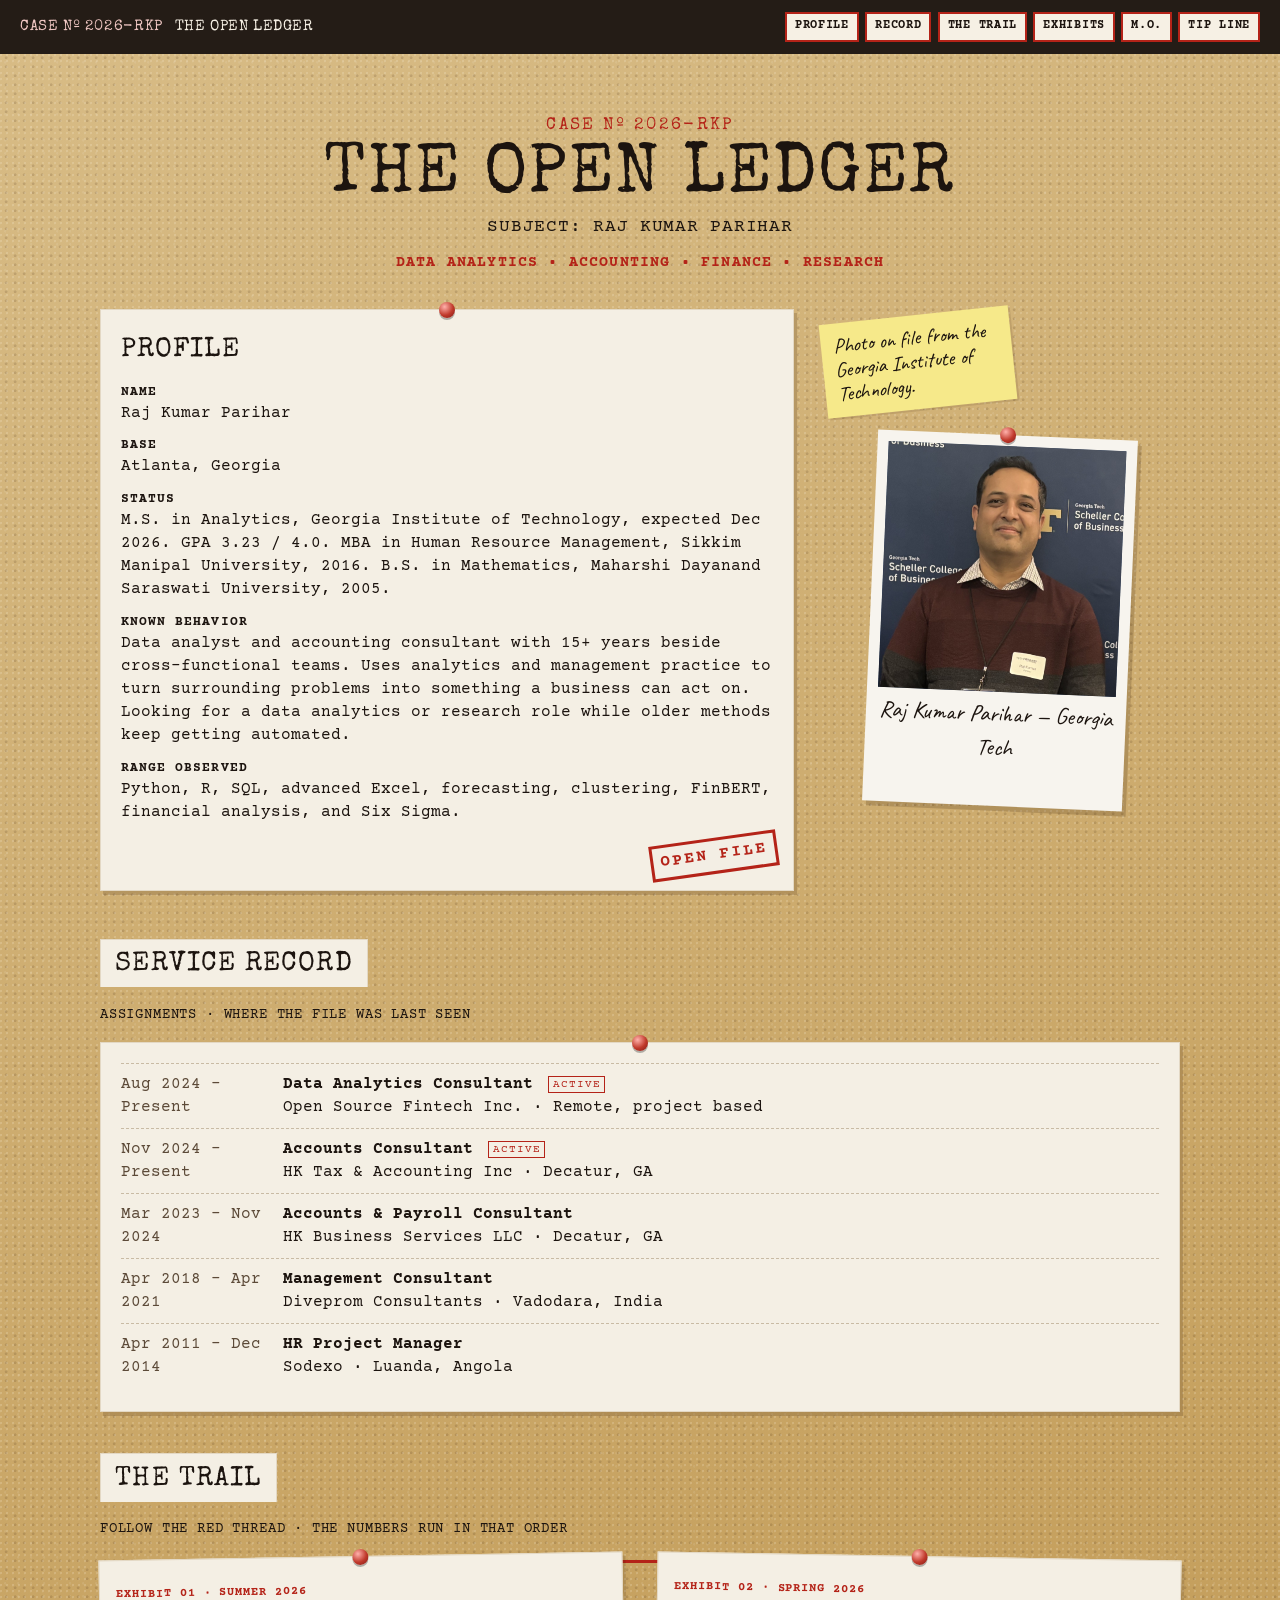
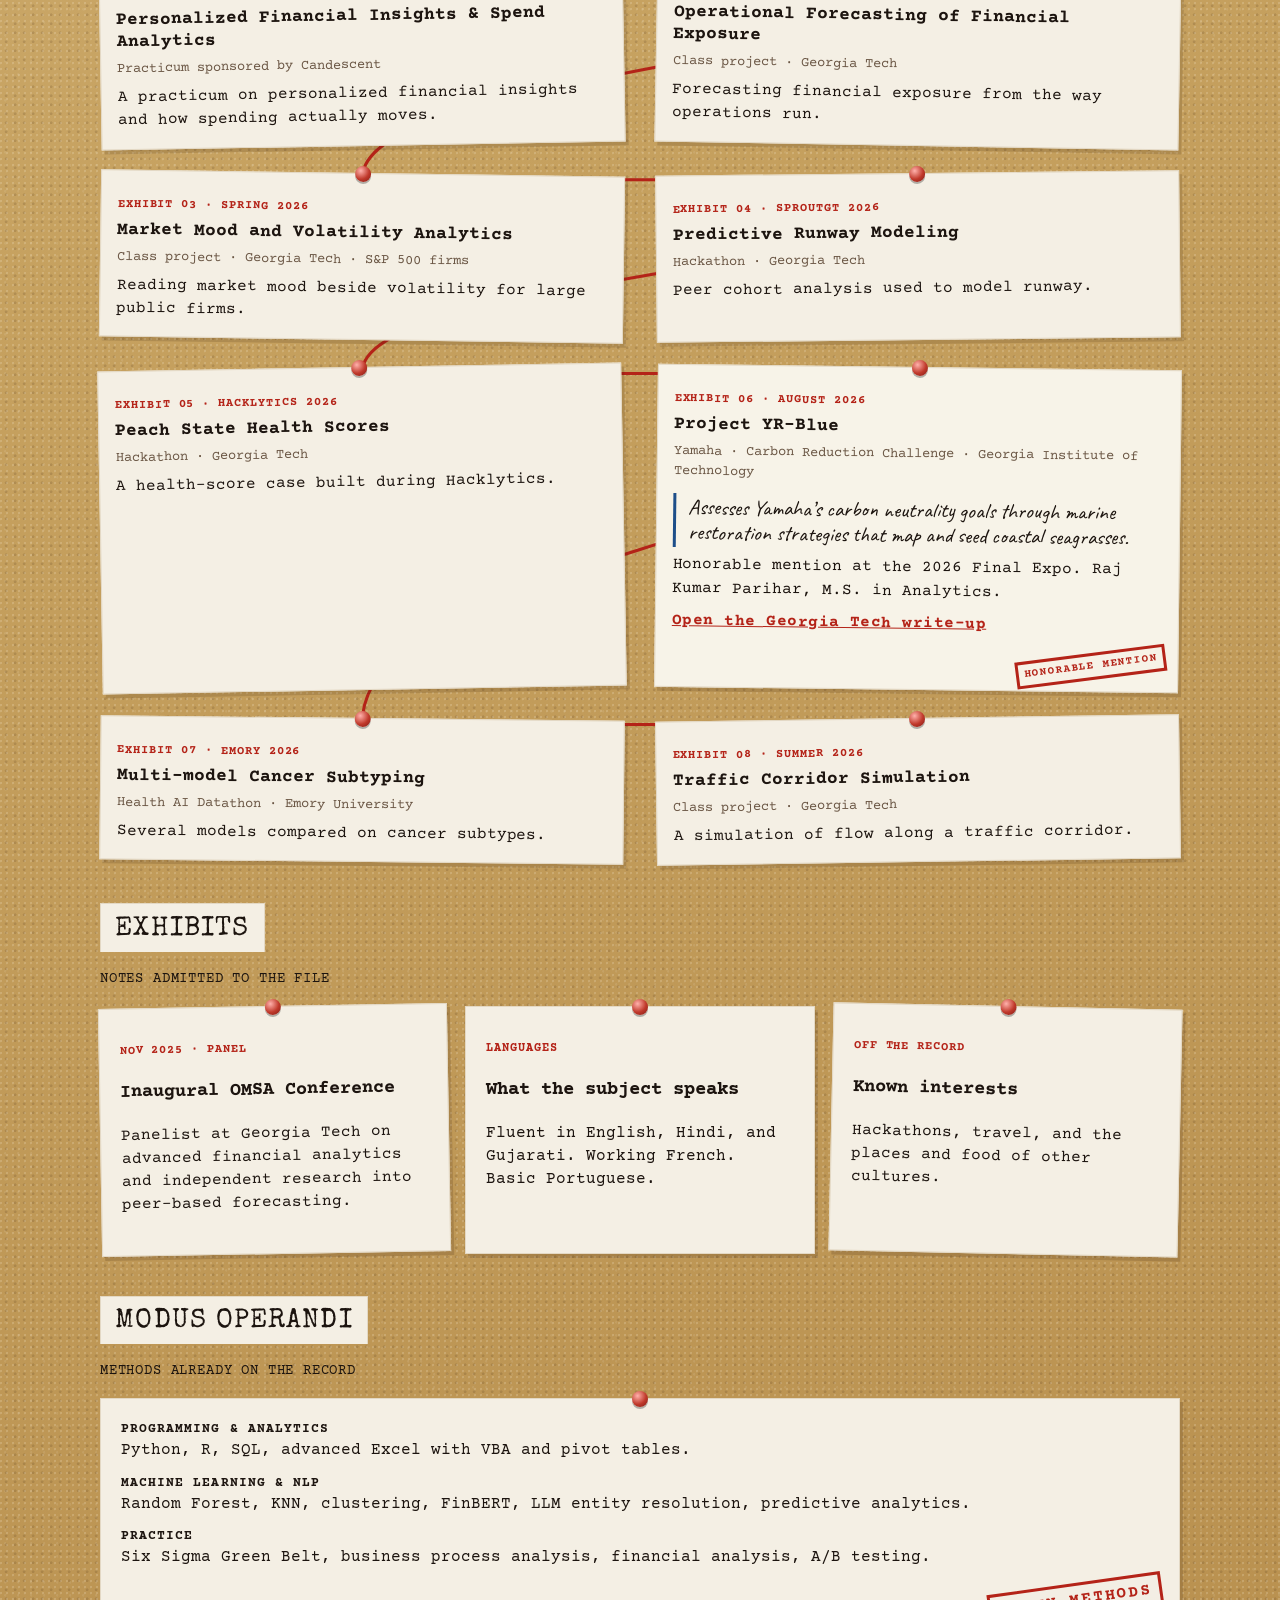
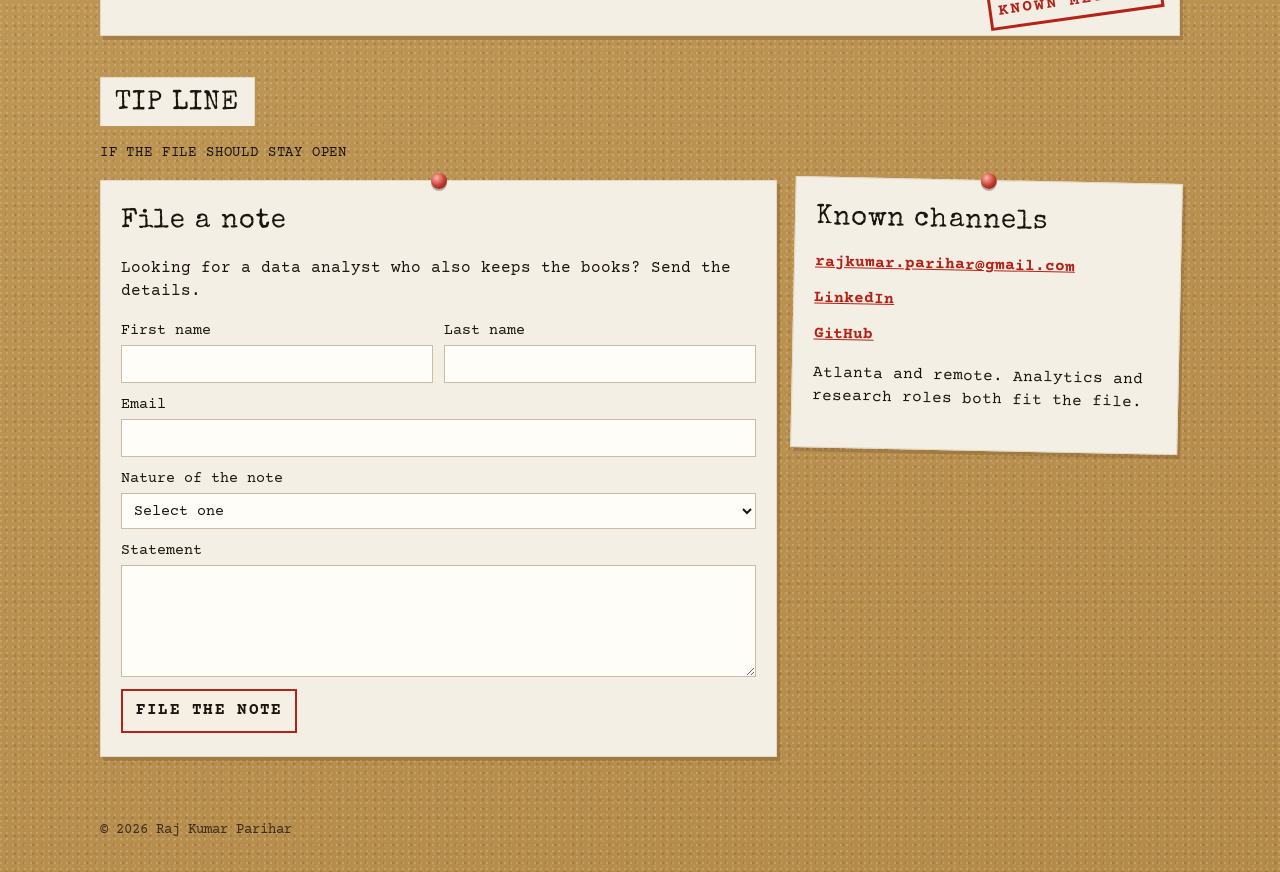
==== index.html @ d3a8c7f1 "Run the trail thread through exhibits 01 to 08 in order. Each pin now follows the next number instea" ====
<!DOCTYPE html>
<html lang="en">
<head>
    <meta charset="UTF-8">
    <meta name="viewport" content="width=device-width, initial-scale=1.0">
    <title>Case Nº 2026-RKP — Raj Kumar Parihar</title>
    <meta name="description" content="Case file for Raj Kumar Parihar, data analyst and accounting consultant in Atlanta. M.S. in Analytics at Georgia Tech, financial analytics projects, and fifteen years of operations work.">
    <link rel="preconnect" href="https://fonts.googleapis.com">
    <link rel="preconnect" href="https://fonts.gstatic.com" crossorigin>
    <link href="https://fonts.googleapis.com/css2?family=Caveat:wght@500;700&family=Courier+Prime:ital,wght@0,400;0,700;1,400&family=Special+Elite&display=swap" rel="stylesheet">
    <style>
        :root {
            --ink: #1c140f;
            --red: #b42318;
            --paper: #f4efe4;
            --paper-edge: #e3d8c4;
            --cork: #c6a15f;
            --bar: #241c16;
            --cream: #f6f0e4;
        }

        * { box-sizing: border-box; }
        html { scroll-behavior: smooth; }
        body {
            margin: 0;
            color: var(--ink);
            font-family: "Courier Prime", "Courier New", monospace;
            background-color: var(--cork);
            background-image:
                radial-gradient(circle at 12% 18%, rgba(255, 248, 230, 0.18) 0 1px, transparent 1.6px),
                radial-gradient(circle at 68% 42%, rgba(70, 42, 16, 0.16) 0 1px, transparent 1.8px),
                radial-gradient(circle at 40% 80%, rgba(255, 255, 255, 0.08) 0 1px, transparent 1.4px),
                linear-gradient(160deg, #d8bc86 0%, #c6a15f 42%, #b48a49 100%);
            background-size: 6px 6px, 9px 9px, 13px 13px, auto;
            line-height: 1.45;
        }
        a { color: inherit; }
        img { max-width: 100%; display: block; }

        .topbar {
            position: sticky;
            top: 0;
            z-index: 20;
            display: flex;
            justify-content: space-between;
            gap: 1rem;
            align-items: center;
            padding: 0.75rem 1.25rem;
            background: var(--bar);
            color: var(--cream);
        }
        .case-id {
            text-decoration: none;
            font-family: "Special Elite", "Courier New", monospace;
            letter-spacing: 0.04em;
            color: #f0c7c3;
            font-size: 0.95rem;
        }
        .case-id span { color: var(--cream); margin-left: 0.45rem; }
        .nav {
            display: flex;
            flex-wrap: wrap;
            justify-content: flex-end;
            gap: 0.4rem;
        }
        .nav a {
            text-decoration: none;
            background: var(--cream);
            color: var(--ink);
            border: 2px solid var(--red);
            padding: 0.28rem 0.5rem;
            font-size: 0.72rem;
            letter-spacing: 0.06em;
            font-weight: 700;
        }
        .nav a:hover, .nav a:focus-visible { background: #fff; }
        a:focus-visible, button:focus-visible, input:focus-visible, select:focus-visible, textarea:focus-visible {
            outline: 2px solid var(--red);
            outline-offset: 2px;
        }

        main { width: min(1080px, calc(100% - 2rem)); margin: 0 auto; padding: 2.2rem 0 4rem; }

        .hero { text-align: center; padding: 1.4rem 0 2rem; }
        .hero p { margin: 0.2rem 0; }
        .kicker {
            color: var(--red);
            font-family: "Special Elite", monospace;
            letter-spacing: 0.14em;
            font-size: 1.05rem;
        }
        h1 {
            margin: 0.35rem 0 0.2rem;
            font-family: "Special Elite", monospace;
            font-size: clamp(2.3rem, 6vw, 4.4rem);
            font-weight: 400;
            letter-spacing: 0.02em;
            line-height: 0.95;
        }
        .subject { font-size: 1.15rem; letter-spacing: 0.04em; }
        .disciplines {
            margin-top: 0.7rem !important;
            color: var(--red);
            font-weight: 700;
            letter-spacing: 0.08em;
            font-size: 0.92rem;
        }

        .profile {
            display: grid;
            grid-template-columns: minmax(0, 1.35fr) minmax(220px, 0.7fr);
            gap: 1.6rem;
            align-items: start;
            margin-bottom: 3rem;
        }
        .paper {
            position: relative;
            background: var(--paper);
            border: 1px solid var(--paper-edge);
            box-shadow: 3px 4px 0 rgba(60, 36, 12, 0.18);
            padding: 1.3rem 1.25rem 1.4rem;
        }
        .paper:has(.stamp) { padding-bottom: 3.4rem; }
        .pin {
            position: absolute;
            top: -8px;
            left: 50%;
            width: 16px;
            height: 16px;
            margin-left: -8px;
            border-radius: 50%;
            background: radial-gradient(circle at 35% 30%, #ffb1ab, #c0392b 55%, #7d1a14);
            box-shadow: 0 2px 0 rgba(0, 0, 0, 0.28);
        }
        .paper h2, .folder h2 {
            margin: 0 0 0.8rem;
            font-family: "Special Elite", monospace;
            font-weight: 400;
            letter-spacing: 0.04em;
            font-size: 1.7rem;
        }
        .field { margin: 0 0 0.7rem; }
        .field strong { display: block; letter-spacing: 0.08em; font-size: 0.82rem; }
        .stamp {
            position: absolute;
            right: 1rem;
            bottom: 1rem;
            border: 3px solid var(--red);
            color: var(--red);
            padding: 0.2rem 0.45rem;
            letter-spacing: 0.12em;
            font-weight: 700;
            transform: rotate(-8deg);
            background: rgba(244, 239, 228, 0.6);
        }
        .photo-col {
            position: relative;
            display: flex;
            flex-direction: column;
            align-items: center;
            gap: 1.6rem;
        }
        .polaroid {
            position: relative;
            z-index: 1;
            width: min(260px, 100%);
            margin-top: 0;
            background: #f7f4ee;
            padding: 0.7rem 0.7rem 2.6rem;
            box-shadow: 4px 5px 0 rgba(60, 36, 12, 0.2);
            transform: rotate(2.5deg);
        }
        .polaroid img {
            width: 100%;
            height: auto;
            aspect-ratio: 1577 / 1629;
            object-fit: contain;
            object-position: center center;
            background: #12315f;
        }
        .polaroid figcaption {
            font-family: Caveat, cursive;
            font-size: 1.45rem;
            text-align: center;
            margin-top: 0.35rem;
        }
        .sticky {
            position: relative;
            z-index: 2;
            align-self: flex-start;
            width: 190px;
            margin: 0.4rem 0 0 0.2rem;
            background: #f6e98a;
            padding: 0.7rem 0.75rem;
            font-family: Caveat, cursive;
            font-size: 1.3rem;
            line-height: 1.15;
            transform: rotate(-6deg);
            box-shadow: 2px 2px 0 rgba(60, 36, 12, 0.12);
        }

        .folder { margin: 2.6rem 0 1rem; }
        .tab {
            display: inline-block;
            background: var(--paper);
            border: 1px solid var(--paper-edge);
            border-bottom: none;
            padding: 0.35rem 0.9rem 0.15rem;
            font-family: "Special Elite", monospace;
            font-size: 1.55rem;
        }
        .folder p { margin: 0.35rem 0 0; letter-spacing: 0.06em; font-size: 0.86rem; }

        .record { margin-bottom: 0.4rem; }
        .posting {
            display: grid;
            grid-template-columns: 9.5rem 1fr;
            gap: 0.6rem;
            padding: 0.55rem 0;
            border-top: 1px dashed #c9bba4;
        }
        .posting time { color: #5c4a38; }
        .active {
            display: inline-block;
            margin-left: 0.35rem;
            color: var(--red);
            border: 1px solid var(--red);
            padding: 0 0.25rem;
            font-size: 0.68rem;
            letter-spacing: 0.08em;
            vertical-align: middle;
        }

        .trail {
            position: relative;
            display: grid;
            grid-template-columns: 1fr 1fr;
            gap: 1.7rem 2rem;
            margin-top: 0.6rem;
        }
        .thread {
            position: absolute;
            inset: 0;
            width: 100%;
            height: 100%;
            z-index: 0;
            pointer-events: none;
        }
        .card {
            position: relative;
            z-index: 1;
            background: var(--paper);
            border: 1px solid var(--paper-edge);
            box-shadow: 3px 4px 0 rgba(60, 36, 12, 0.16);
            padding: 1.15rem 1rem 1rem;
        }
        .trail .card[data-step="1"] { grid-column: 1; grid-row: 1; transform: rotate(-1deg); }
        .trail .card[data-step="2"] { grid-column: 2; grid-row: 1; transform: rotate(1deg); }
        .trail .card[data-step="3"] { grid-column: 1; grid-row: 2; transform: rotate(0.8deg); }
        .trail .card[data-step="4"] { grid-column: 2; grid-row: 2; transform: rotate(-0.6deg); }
        .trail .card[data-step="5"] { grid-column: 1; grid-row: 3; transform: rotate(-1deg); }
        .trail .card[data-step="6"] { grid-column: 2; grid-row: 3; transform: rotate(0.7deg); }
        .trail .card[data-step="7"] { grid-column: 1; grid-row: 4; transform: rotate(0.6deg); }
        .trail .card[data-step="8"] { grid-column: 2; grid-row: 4; transform: rotate(-0.8deg); }
        .clipping { background: #f7f3e8; padding-bottom: 3.4rem; }
        .clipping blockquote {
            margin: 0.7rem 0 0.4rem;
            padding: 0.15rem 0 0.15rem 0.75rem;
            border-left: 3px solid #1d4e89;
            font-family: Caveat, cursive;
            font-size: 1.35rem;
            line-height: 1.15;
        }
        .mention {
            position: absolute;
            right: 0.7rem;
            bottom: 0.7rem;
            border: 3px solid var(--red);
            color: var(--red);
            padding: 0.15rem 0.35rem;
            letter-spacing: 0.08em;
            font-size: 0.68rem;
            font-weight: 700;
            transform: rotate(-8deg);
            background: rgba(247, 243, 232, 0.85);
        }
        .source-link {
            display: inline-block;
            margin-top: 0.55rem;
            color: var(--red);
            font-weight: 700;
            letter-spacing: 0.03em;
        }
        .card h3 { margin: 0.35rem 0; font-size: 1.12rem; line-height: 1.25; }
        .meta { margin: 0; color: #6a5644; font-size: 0.86rem; }
        .exhibit {
            color: var(--red);
            font-weight: 700;
            letter-spacing: 0.08em;
            font-size: 0.75rem;
        }
        .card p { margin: 0.4rem 0 0; }

        .exhibits, .contact-grid {
            display: grid;
            grid-template-columns: 1fr 1fr 1fr;
            gap: 1rem;
        }
        .contact-grid { grid-template-columns: 1.4fr 0.8fr; align-items: start; }
        .tilt-left { transform: rotate(-1deg); }
        .tilt-right { transform: rotate(1.2deg); }

        form { display: grid; gap: 0.7rem; }
        label { display: grid; gap: 0.25rem; font-size: 0.92rem; }
        .two { display: grid; grid-template-columns: 1fr 1fr; gap: 0.7rem; }
        input, select, textarea {
            font: inherit;
            background: #fffdf8;
            border: 1px solid #c9bba4;
            padding: 0.45rem 0.5rem;
            color: var(--ink);
        }
        textarea { min-height: 7rem; resize: vertical; }
        button {
            justify-self: start;
            font: inherit;
            font-weight: 700;
            letter-spacing: 0.08em;
            background: var(--cream);
            color: var(--ink);
            border: 2px solid var(--red);
            padding: 0.55rem 0.8rem;
            cursor: pointer;
        }
        button:hover { background: #fff; }
        .channels { margin: 0.8rem 0 0; }
        .channels a { color: var(--red); font-weight: 700; }

        footer {
            width: min(1080px, calc(100% - 2rem));
            margin: 0 auto 2rem;
            color: #3d2c1c;
            font-size: 0.85rem;
        }

        @media (max-width: 800px) {
            .topbar { align-items: flex-start; flex-direction: column; }
            .profile, .trail, .exhibits, .contact-grid, .posting, .two { grid-template-columns: 1fr; }
            .trail .card {
                grid-column: auto;
                grid-row: auto;
                transform: none;
            }
            .tilt-left, .tilt-right, .polaroid { transform: none; }
            .mention { position: static; display: inline-block; margin-top: 0.7rem; }
            .sticky { position: static; display: block; transform: rotate(-2deg); margin: 0 0 0.4rem; }
            .stamp { position: static; display: inline-block; margin-top: 0.6rem; }
        }
        @media (prefers-reduced-motion: reduce) {
            html { scroll-behavior: auto; }
        }
    </style>
</head>
<body>
    <header class="topbar">
        <a class="case-id" href="#top">CASE Nº 2026-RKP <span>THE OPEN LEDGER</span></a>
        <nav class="nav" aria-label="Primary">
            <a href="#profile">PROFILE</a>
            <a href="#record">RECORD</a>
            <a href="#trail">THE TRAIL</a>
            <a href="#exhibits">EXHIBITS</a>
            <a href="#skills">M.O.</a>
            <a href="#contact">TIP LINE</a>
        </nav>
    </header>

    <main id="top">
        <section class="hero">
            <p class="kicker">CASE Nº 2026-RKP</p>
            <h1>THE OPEN LEDGER</h1>
            <p class="subject">SUBJECT: RAJ KUMAR PARIHAR</p>
            <p class="disciplines">DATA ANALYTICS • ACCOUNTING • FINANCE • RESEARCH</p>
        </section>

        <section class="profile" id="profile">
            <article class="paper">
                <span class="pin" aria-hidden="true"></span>
                <h2>PROFILE</h2>
                <p class="field"><strong>NAME</strong> Raj Kumar Parihar</p>
                <p class="field"><strong>BASE</strong> Atlanta, Georgia</p>
                <p class="field"><strong>STATUS</strong> M.S. in Analytics, Georgia Institute of Technology, expected Dec 2026. GPA 3.23 / 4.0. MBA in Human Resource Management, Sikkim Manipal University, 2016. B.S. in Mathematics, Maharshi Dayanand Saraswati University, 2005.</p>
                <p class="field"><strong>KNOWN BEHAVIOR</strong> Data analyst and accounting consultant with 15+ years beside cross-functional teams. Uses analytics and management practice to turn surrounding problems into something a business can act on. Looking for a data analytics or research role while older methods keep getting automated.</p>
                <p class="field"><strong>RANGE OBSERVED</strong> Python, R, SQL, advanced Excel, forecasting, clustering, FinBERT, financial analysis, and Six Sigma.</p>
                <span class="stamp">OPEN FILE</span>
            </article>
            <div class="photo-col">
                <p class="sticky">Photo on file from the Georgia Institute of Technology.</p>
                <figure class="polaroid">
                    <span class="pin" aria-hidden="true"></span>
                    <img src="portrait.jpg" alt="Raj Kumar Parihar at the Georgia Institute of Technology">
                    <figcaption>Raj Kumar Parihar — Georgia Tech</figcaption>
                </figure>
            </div>
        </section>

        <section id="record">
            <div class="folder">
                <h2 class="tab">SERVICE RECORD</h2>
                <p>ASSIGNMENTS · WHERE THE FILE WAS LAST SEEN</p>
            </div>
            <article class="paper record">
                <span class="pin" aria-hidden="true"></span>
                <div class="posting">
                    <time>Aug 2024 – Present</time>
                    <div>
                        <strong>Data Analytics Consultant</strong>
                        <span class="active">ACTIVE</span>
                        <div>Open Source Fintech Inc. · Remote, project based</div>
                    </div>
                </div>
                <div class="posting">
                    <time>Nov 2024 – Present</time>
                    <div>
                        <strong>Accounts Consultant</strong>
                        <span class="active">ACTIVE</span>
                        <div>HK Tax &amp; Accounting Inc · Decatur, GA</div>
                    </div>
                </div>
                <div class="posting">
                    <time>Mar 2023 – Nov 2024</time>
                    <div>
                        <strong>Accounts &amp; Payroll Consultant</strong>
                        <div>HK Business Services LLC · Decatur, GA</div>
                    </div>
                </div>
                <div class="posting">
                    <time>Apr 2018 – Apr 2021</time>
                    <div>
                        <strong>Management Consultant</strong>
                        <div>Diveprom Consultants · Vadodara, India</div>
                    </div>
                </div>
                <div class="posting">
                    <time>Apr 2011 – Dec 2014</time>
                    <div>
                        <strong>HR Project Manager</strong>
                        <div>Sodexo · Luanda, Angola</div>
                    </div>
                </div>
            </article>
        </section>

        <section id="trail">
            <div class="folder">
                <h2 class="tab">THE TRAIL</h2>
                <p>FOLLOW THE RED THREAD · THE NUMBERS RUN IN THAT ORDER</p>
            </div>
            <div class="trail">
                <svg class="thread" aria-hidden="true">
                    <path fill="none" stroke="#b42318" stroke-width="3" stroke-linecap="round" stroke-linejoin="round"/>
                </svg>
                <article class="card" data-step="1">
                    <span class="pin" aria-hidden="true"></span>
                    <p class="exhibit">EXHIBIT 01 · SUMMER 2026</p>
                    <h3>Personalized Financial Insights &amp; Spend Analytics</h3>
                    <p class="meta">Practicum sponsored by Candescent</p>
                    <p>A practicum on personalized financial insights and how spending actually moves.</p>
                </article>
                <article class="card" data-step="2">
                    <span class="pin" aria-hidden="true"></span>
                    <p class="exhibit">EXHIBIT 02 · SPRING 2026</p>
                    <h3>Operational Forecasting of Financial Exposure</h3>
                    <p class="meta">Class project · Georgia Tech</p>
                    <p>Forecasting financial exposure from the way operations run.</p>
                </article>
                <article class="card" data-step="3">
                    <span class="pin" aria-hidden="true"></span>
                    <p class="exhibit">EXHIBIT 03 · SPRING 2026</p>
                    <h3>Market Mood and Volatility Analytics</h3>
                    <p class="meta">Class project · Georgia Tech · S&amp;P 500 firms</p>
                    <p>Reading market mood beside volatility for large public firms.</p>
                </article>
                <article class="card" data-step="4">
                    <span class="pin" aria-hidden="true"></span>
                    <p class="exhibit">EXHIBIT 04 · SPROUTGT 2026</p>
                    <h3>Predictive Runway Modeling</h3>
                    <p class="meta">Hackathon · Georgia Tech</p>
                    <p>Peer cohort analysis used to model runway.</p>
                </article>
                <article class="card" data-step="5">
                    <span class="pin" aria-hidden="true"></span>
                    <p class="exhibit">EXHIBIT 05 · HACKLYTICS 2026</p>
                    <h3>Peach State Health Scores</h3>
                    <p class="meta">Hackathon · Georgia Tech</p>
                    <p>A health-score case built during Hacklytics.</p>
                </article>
                <article class="card clipping" data-step="6">
                    <span class="pin" aria-hidden="true"></span>
                    <p class="exhibit">EXHIBIT 06 · AUGUST 2026</p>
                    <h3>Project YR-Blue</h3>
                    <p class="meta">Yamaha · Carbon Reduction Challenge · Georgia Institute of Technology</p>
                    <blockquote>Assesses Yamaha’s carbon neutrality goals through marine restoration strategies that map and seed coastal seagrasses.</blockquote>
                    <p>Honorable mention at the 2026 Final Expo. Raj Kumar Parihar, M.S. in Analytics.</p>
                    <a class="source-link" href="https://www.scheller.gatech.edu/news/ray-c-anderson-center-for-sustainable-business/highlights-from-the-2026-carbon-reduction-challenge.html" target="_blank" rel="noopener noreferrer">Open the Georgia Tech write-up</a>
                    <span class="mention">HONORABLE MENTION</span>
                </article>
                <article class="card" data-step="7">
                    <span class="pin" aria-hidden="true"></span>
                    <p class="exhibit">EXHIBIT 07 · EMORY 2026</p>
                    <h3>Multi-model Cancer Subtyping</h3>
                    <p class="meta">Health AI Datathon · Emory University</p>
                    <p>Several models compared on cancer subtypes.</p>
                </article>
                <article class="card" data-step="8">
                    <span class="pin" aria-hidden="true"></span>
                    <p class="exhibit">EXHIBIT 08 · SUMMER 2026</p>
                    <h3>Traffic Corridor Simulation</h3>
                    <p class="meta">Class project · Georgia Tech</p>
                    <p>A simulation of flow along a traffic corridor.</p>
                </article>
            </div>
        </section>

        <section id="exhibits">
            <div class="folder">
                <h2 class="tab">EXHIBITS</h2>
                <p>NOTES ADMITTED TO THE FILE</p>
            </div>
            <div class="exhibits">
                <article class="paper tilt-left">
                    <span class="pin" aria-hidden="true"></span>
                    <p class="exhibit">NOV 2025 · PANEL</p>
                    <h3>Inaugural OMSA Conference</h3>
                    <p>Panelist at Georgia Tech on advanced financial analytics and independent research into peer-based forecasting.</p>
                </article>
                <article class="paper">
                    <span class="pin" aria-hidden="true"></span>
                    <p class="exhibit">LANGUAGES</p>
                    <h3>What the subject speaks</h3>
                    <p>Fluent in English, Hindi, and Gujarati. Working French. Basic Portuguese.</p>
                </article>
                <article class="paper tilt-right">
                    <span class="pin" aria-hidden="true"></span>
                    <p class="exhibit">OFF THE RECORD</p>
                    <h3>Known interests</h3>
                    <p>Hackathons, travel, and the places and food of other cultures.</p>
                </article>
            </div>
        </section>

        <section id="skills">
            <div class="folder">
                <h2 class="tab">MODUS OPERANDI</h2>
                <p>METHODS ALREADY ON THE RECORD</p>
            </div>
            <article class="paper">
                <span class="pin" aria-hidden="true"></span>
                <p class="field"><strong>PROGRAMMING &amp; ANALYTICS</strong> Python, R, SQL, advanced Excel with VBA and pivot tables.</p>
                <p class="field"><strong>MACHINE LEARNING &amp; NLP</strong> Random Forest, KNN, clustering, FinBERT, LLM entity resolution, predictive analytics.</p>
                <p class="field"><strong>PRACTICE</strong> Six Sigma Green Belt, business process analysis, financial analysis, A/B testing.</p>
                <span class="stamp">KNOWN METHODS</span>
            </article>
        </section>

        <section id="contact">
            <div class="folder">
                <h2 class="tab">TIP LINE</h2>
                <p>IF THE FILE SHOULD STAY OPEN</p>
            </div>
            <div class="contact-grid">
                <article class="paper">
                    <span class="pin" aria-hidden="true"></span>
                    <h2>File a note</h2>
                    <p>Looking for a data analyst who also keeps the books? Send the details.</p>
                    <form id="tip-form">
                        <div class="two">
                            <label>First name <input name="first" type="text" required autocomplete="given-name"></label>
                            <label>Last name <input name="last" type="text" required autocomplete="family-name"></label>
                        </div>
                        <label>Email <input name="email" type="email" required autocomplete="email"></label>
                        <label>Nature of the note
                            <select name="nature" required>
                                <option value="">Select one</option>
                                <option>Analytics role</option>
                                <option>Research collaboration</option>
                                <option>Accounting work</option>
                                <option>Something else</option>
                            </select>
                        </label>
                        <label>Statement <textarea name="statement" required></textarea></label>
                        <button type="submit">FILE THE NOTE</button>
                    </form>
                </article>
                <article class="paper tilt-right">
                    <span class="pin" aria-hidden="true"></span>
                    <h2>Known channels</h2>
                    <p class="channels"><a href="mailto:rajkumar.parihar@gmail.com">rajkumar.parihar@gmail.com</a></p>
                    <p class="channels"><a href="https://www.linkedin.com/in/raj-kumar-parihar/" target="_blank" rel="noopener noreferrer">LinkedIn</a></p>
                    <p class="channels"><a href="https://github.com/rajkumarparihar" target="_blank" rel="noopener noreferrer">GitHub</a></p>
                    <p>Atlanta and remote. Analytics and research roles both fit the file.</p>
                </article>
            </div>
        </section>
    </main>
    <footer>&copy; 2026 Raj Kumar Parihar</footer>
    <script>
        (function () {
            var trail = document.querySelector(".trail");
            var path = trail.querySelector(".thread path");

            function drawThread() {
                var cards = Array.prototype.slice.call(trail.querySelectorAll(".card")).sort(function (a, b) {
                    return Number(a.dataset.step) - Number(b.dataset.step);
                });
                var bounds = trail.getBoundingClientRect();
                var svg = trail.querySelector(".thread");
                svg.setAttribute("viewBox", "0 0 " + bounds.width + " " + bounds.height);
                var points = cards.map(function (card) {
                    var rect = card.getBoundingClientRect();
                    return {
                        x: rect.left + rect.width / 2 - bounds.left,
                        y: rect.top + 10 - bounds.top
                    };
                });
                var d = "";
                points.forEach(function (point, index) {
                    if (index === 0) {
                        d += "M " + point.x + " " + point.y;
                        return;
                    }
                    var prev = points[index - 1];
                    var midY = (prev.y + point.y) / 2;
                    d += " C " + prev.x + " " + midY + ", " + point.x + " " + midY + ", " + point.x + " " + point.y;
                });
                path.setAttribute("d", d);
            }

            drawThread();
            window.addEventListener("resize", drawThread);
        })();

        document.getElementById("tip-form").addEventListener("submit", function (event) {
            event.preventDefault();
            var data = new FormData(event.target);
            var subject = "Case file note: " + data.get("nature");
            var body = [
                data.get("first") + " " + data.get("last"),
                data.get("email"),
                "",
                data.get("statement")
            ].join("\n");
            window.location.href = "mailto:rajkumar.parihar@gmail.com?subject=" + encodeURIComponent(subject) + "&body=" + encodeURIComponent(body);
        });
    </script>
</body>
</html>
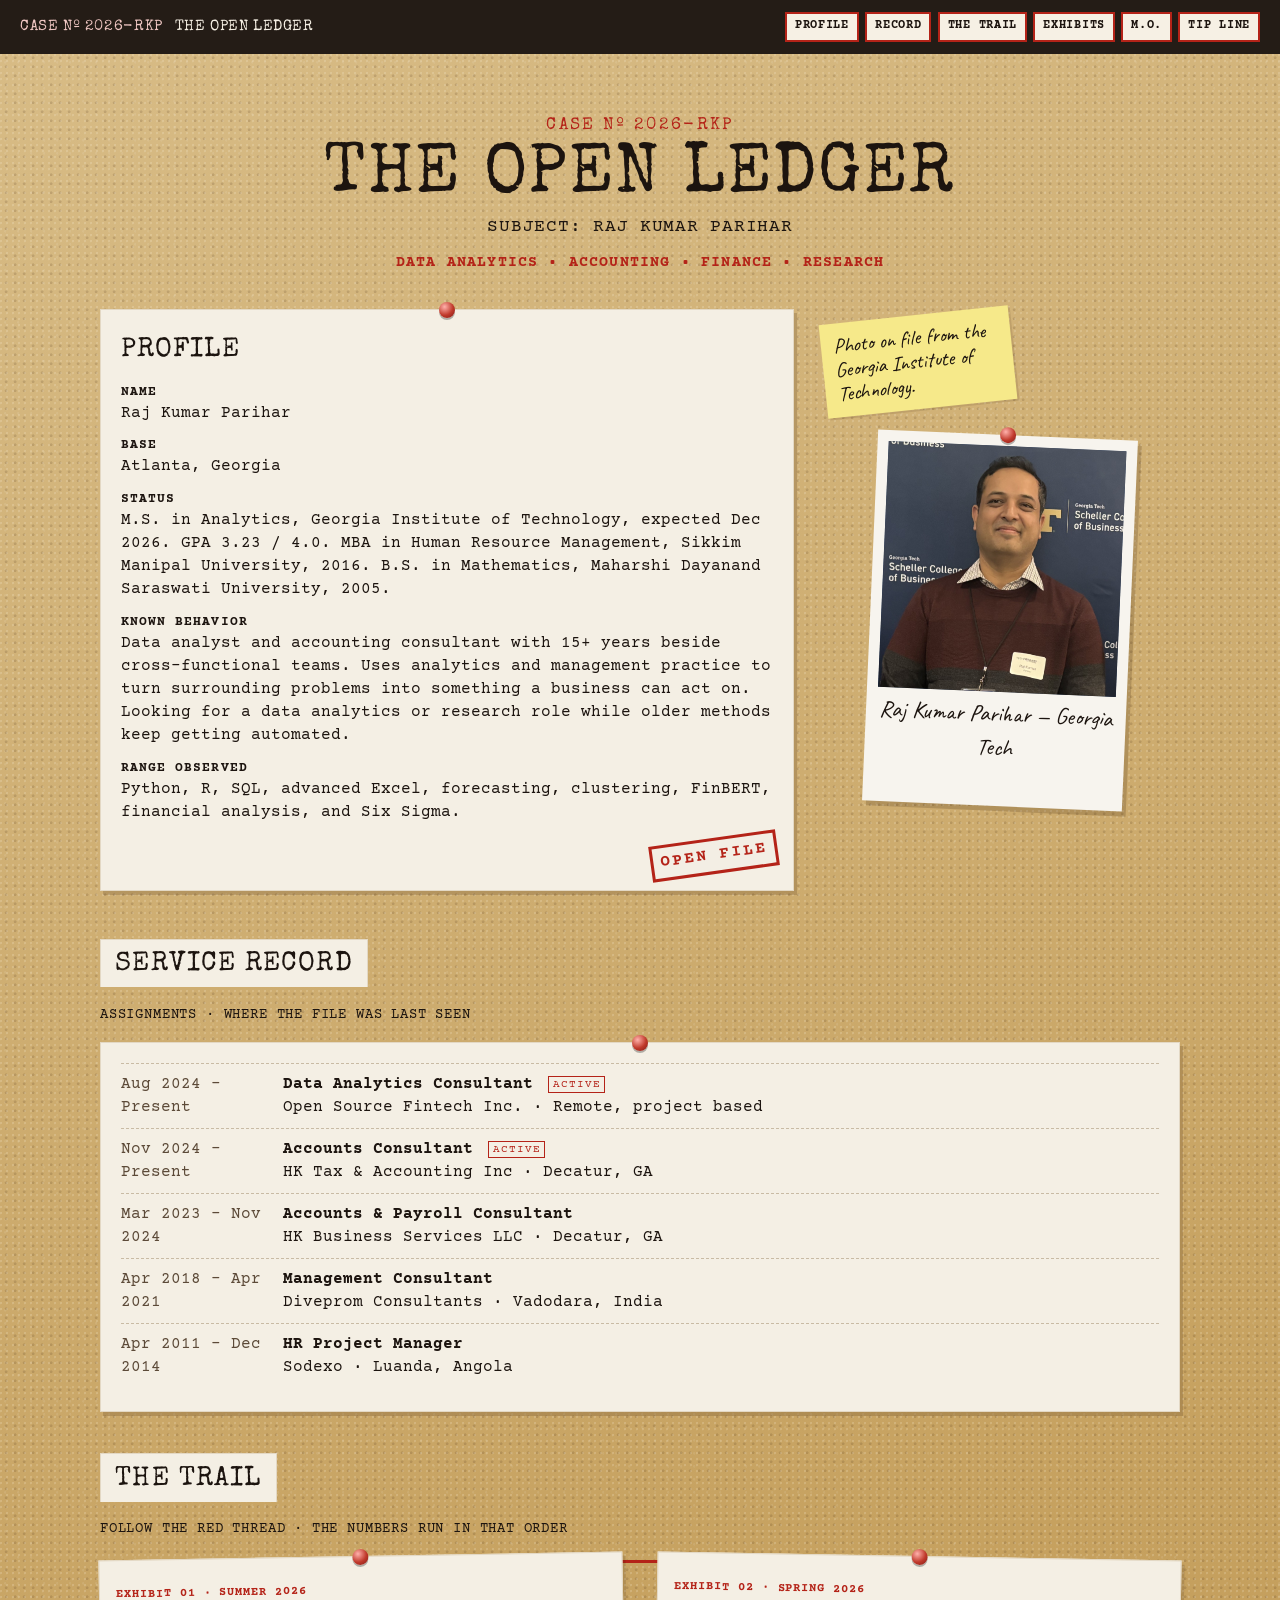
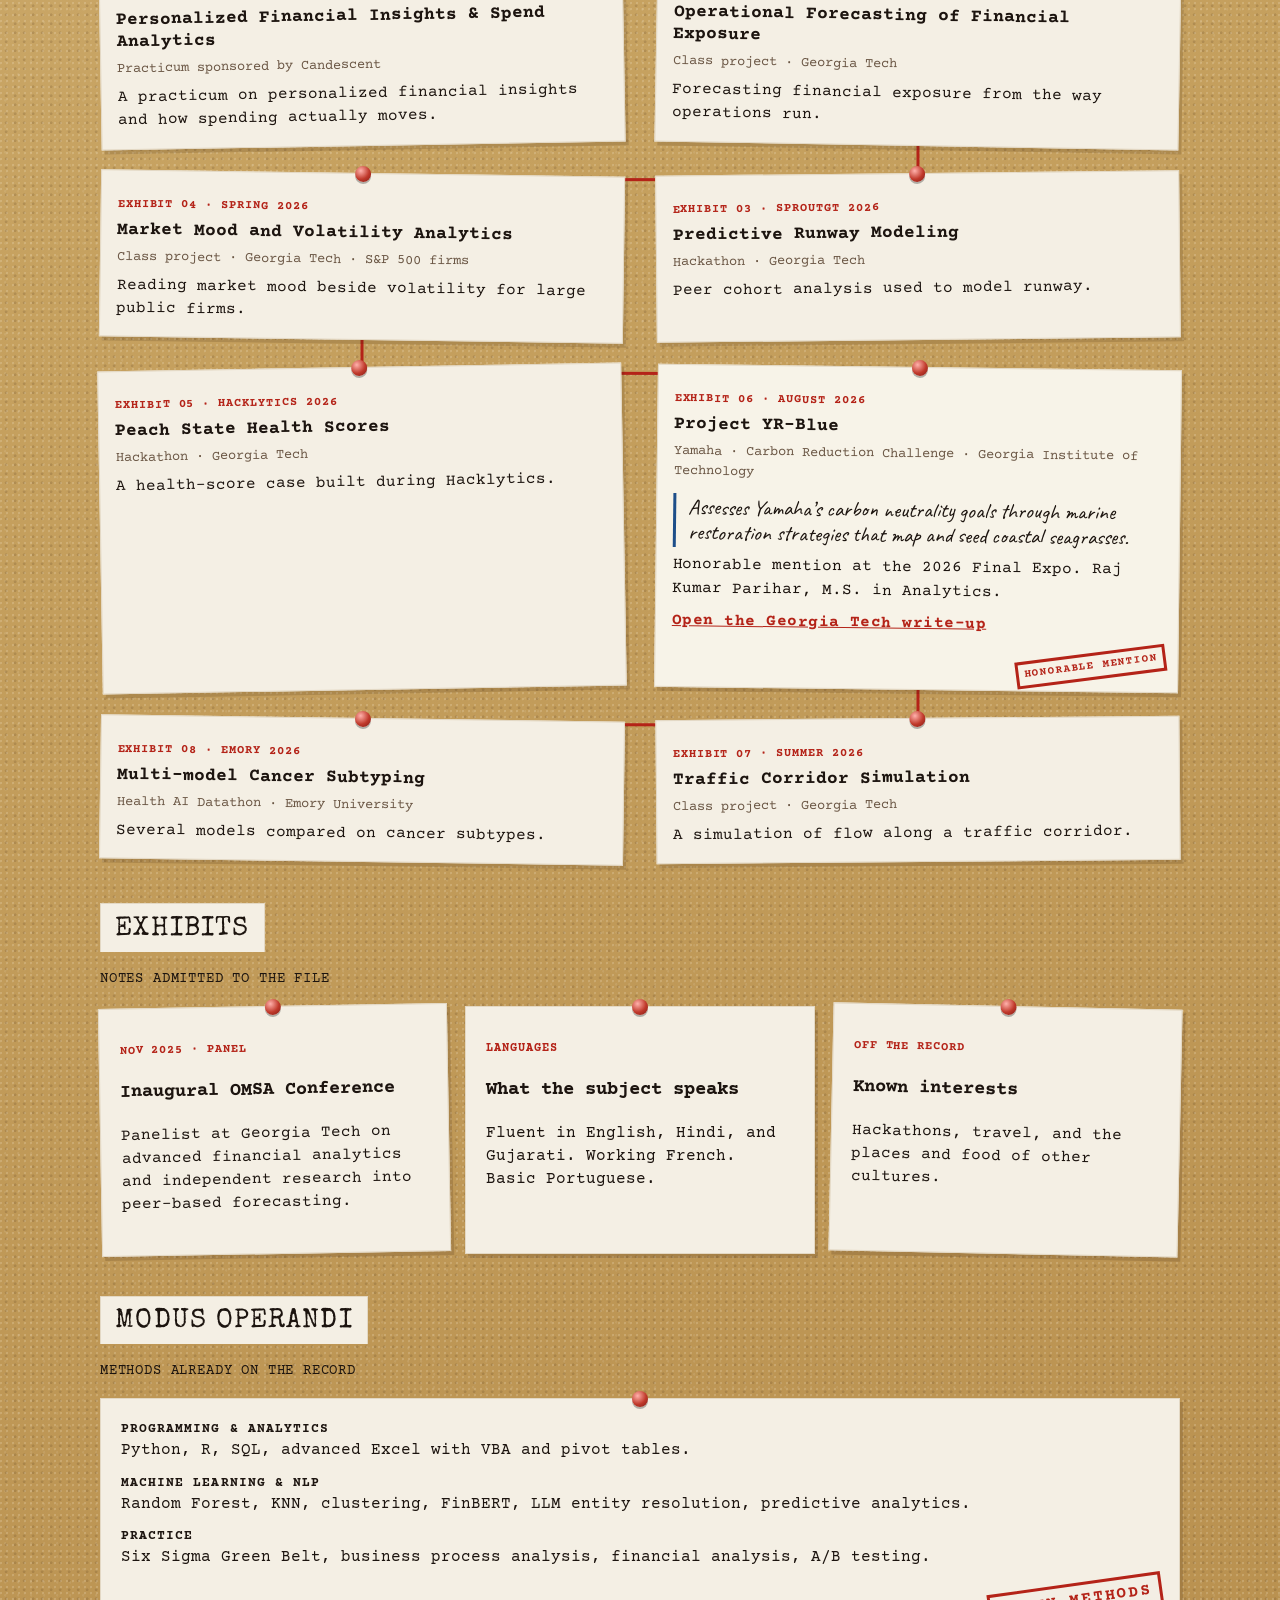
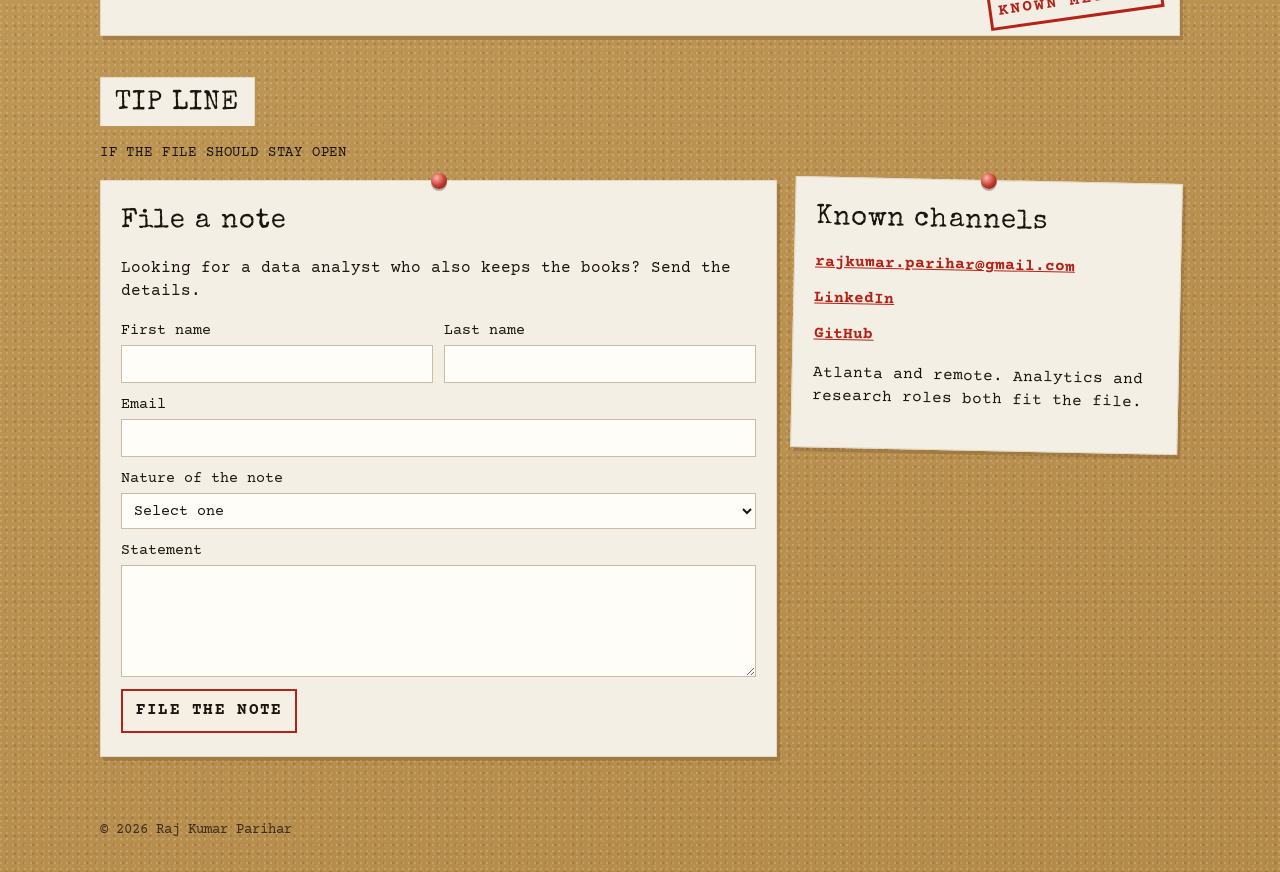
==== commit 78c53773: "Match exhibit numbers to the order of the red thread. The string now steps 01 through 08 from pin to" ====
--- a/index.html
+++ b/index.html
@@ -256,12 +256,12 @@
         }
         .trail .card[data-step="1"] { grid-column: 1; grid-row: 1; transform: rotate(-1deg); }
         .trail .card[data-step="2"] { grid-column: 2; grid-row: 1; transform: rotate(1deg); }
-        .trail .card[data-step="3"] { grid-column: 1; grid-row: 2; transform: rotate(0.8deg); }
-        .trail .card[data-step="4"] { grid-column: 2; grid-row: 2; transform: rotate(-0.6deg); }
+        .trail .card[data-step="3"] { grid-column: 2; grid-row: 2; transform: rotate(-0.6deg); }
+        .trail .card[data-step="4"] { grid-column: 1; grid-row: 2; transform: rotate(0.8deg); }
         .trail .card[data-step="5"] { grid-column: 1; grid-row: 3; transform: rotate(-1deg); }
         .trail .card[data-step="6"] { grid-column: 2; grid-row: 3; transform: rotate(0.7deg); }
-        .trail .card[data-step="7"] { grid-column: 1; grid-row: 4; transform: rotate(0.6deg); }
-        .trail .card[data-step="8"] { grid-column: 2; grid-row: 4; transform: rotate(-0.8deg); }
+        .trail .card[data-step="7"] { grid-column: 2; grid-row: 4; transform: rotate(-0.5deg); }
+        .trail .card[data-step="8"] { grid-column: 1; grid-row: 4; transform: rotate(0.8deg); }
         .clipping { background: #f7f3e8; padding-bottom: 3.4rem; }
         .clipping blockquote {
             margin: 0.7rem 0 0.4rem;
@@ -475,17 +475,17 @@
                 </article>
                 <article class="card" data-step="3">
                     <span class="pin" aria-hidden="true"></span>
-                    <p class="exhibit">EXHIBIT 03 · SPRING 2026</p>
+                    <p class="exhibit">EXHIBIT 03 · SPROUTGT 2026</p>
+                    <h3>Predictive Runway Modeling</h3>
+                    <p class="meta">Hackathon · Georgia Tech</p>
+                    <p>Peer cohort analysis used to model runway.</p>
+                </article>
+                <article class="card" data-step="4">
+                    <span class="pin" aria-hidden="true"></span>
+                    <p class="exhibit">EXHIBIT 04 · SPRING 2026</p>
                     <h3>Market Mood and Volatility Analytics</h3>
                     <p class="meta">Class project · Georgia Tech · S&amp;P 500 firms</p>
                     <p>Reading market mood beside volatility for large public firms.</p>
-                </article>
-                <article class="card" data-step="4">
-                    <span class="pin" aria-hidden="true"></span>
-                    <p class="exhibit">EXHIBIT 04 · SPROUTGT 2026</p>
-                    <h3>Predictive Runway Modeling</h3>
-                    <p class="meta">Hackathon · Georgia Tech</p>
-                    <p>Peer cohort analysis used to model runway.</p>
                 </article>
                 <article class="card" data-step="5">
                     <span class="pin" aria-hidden="true"></span>
@@ -506,17 +506,17 @@
                 </article>
                 <article class="card" data-step="7">
                     <span class="pin" aria-hidden="true"></span>
-                    <p class="exhibit">EXHIBIT 07 · EMORY 2026</p>
+                    <p class="exhibit">EXHIBIT 07 · SUMMER 2026</p>
+                    <h3>Traffic Corridor Simulation</h3>
+                    <p class="meta">Class project · Georgia Tech</p>
+                    <p>A simulation of flow along a traffic corridor.</p>
+                </article>
+                <article class="card" data-step="8">
+                    <span class="pin" aria-hidden="true"></span>
+                    <p class="exhibit">EXHIBIT 08 · EMORY 2026</p>
                     <h3>Multi-model Cancer Subtyping</h3>
                     <p class="meta">Health AI Datathon · Emory University</p>
                     <p>Several models compared on cancer subtypes.</p>
-                </article>
-                <article class="card" data-step="8">
-                    <span class="pin" aria-hidden="true"></span>
-                    <p class="exhibit">EXHIBIT 08 · SUMMER 2026</p>
-                    <h3>Traffic Corridor Simulation</h3>
-                    <p class="meta">Class project · Georgia Tech</p>
-                    <p>A simulation of flow along a traffic corridor.</p>
                 </article>
             </div>
         </section>
@@ -624,13 +624,7 @@
                 });
                 var d = "";
                 points.forEach(function (point, index) {
-                    if (index === 0) {
-                        d += "M " + point.x + " " + point.y;
-                        return;
-                    }
-                    var prev = points[index - 1];
-                    var midY = (prev.y + point.y) / 2;
-                    d += " C " + prev.x + " " + midY + ", " + point.x + " " + midY + ", " + point.x + " " + point.y;
+                    d += (index === 0 ? "M " : " L ") + point.x + " " + point.y;
                 });
                 path.setAttribute("d", d);
             }
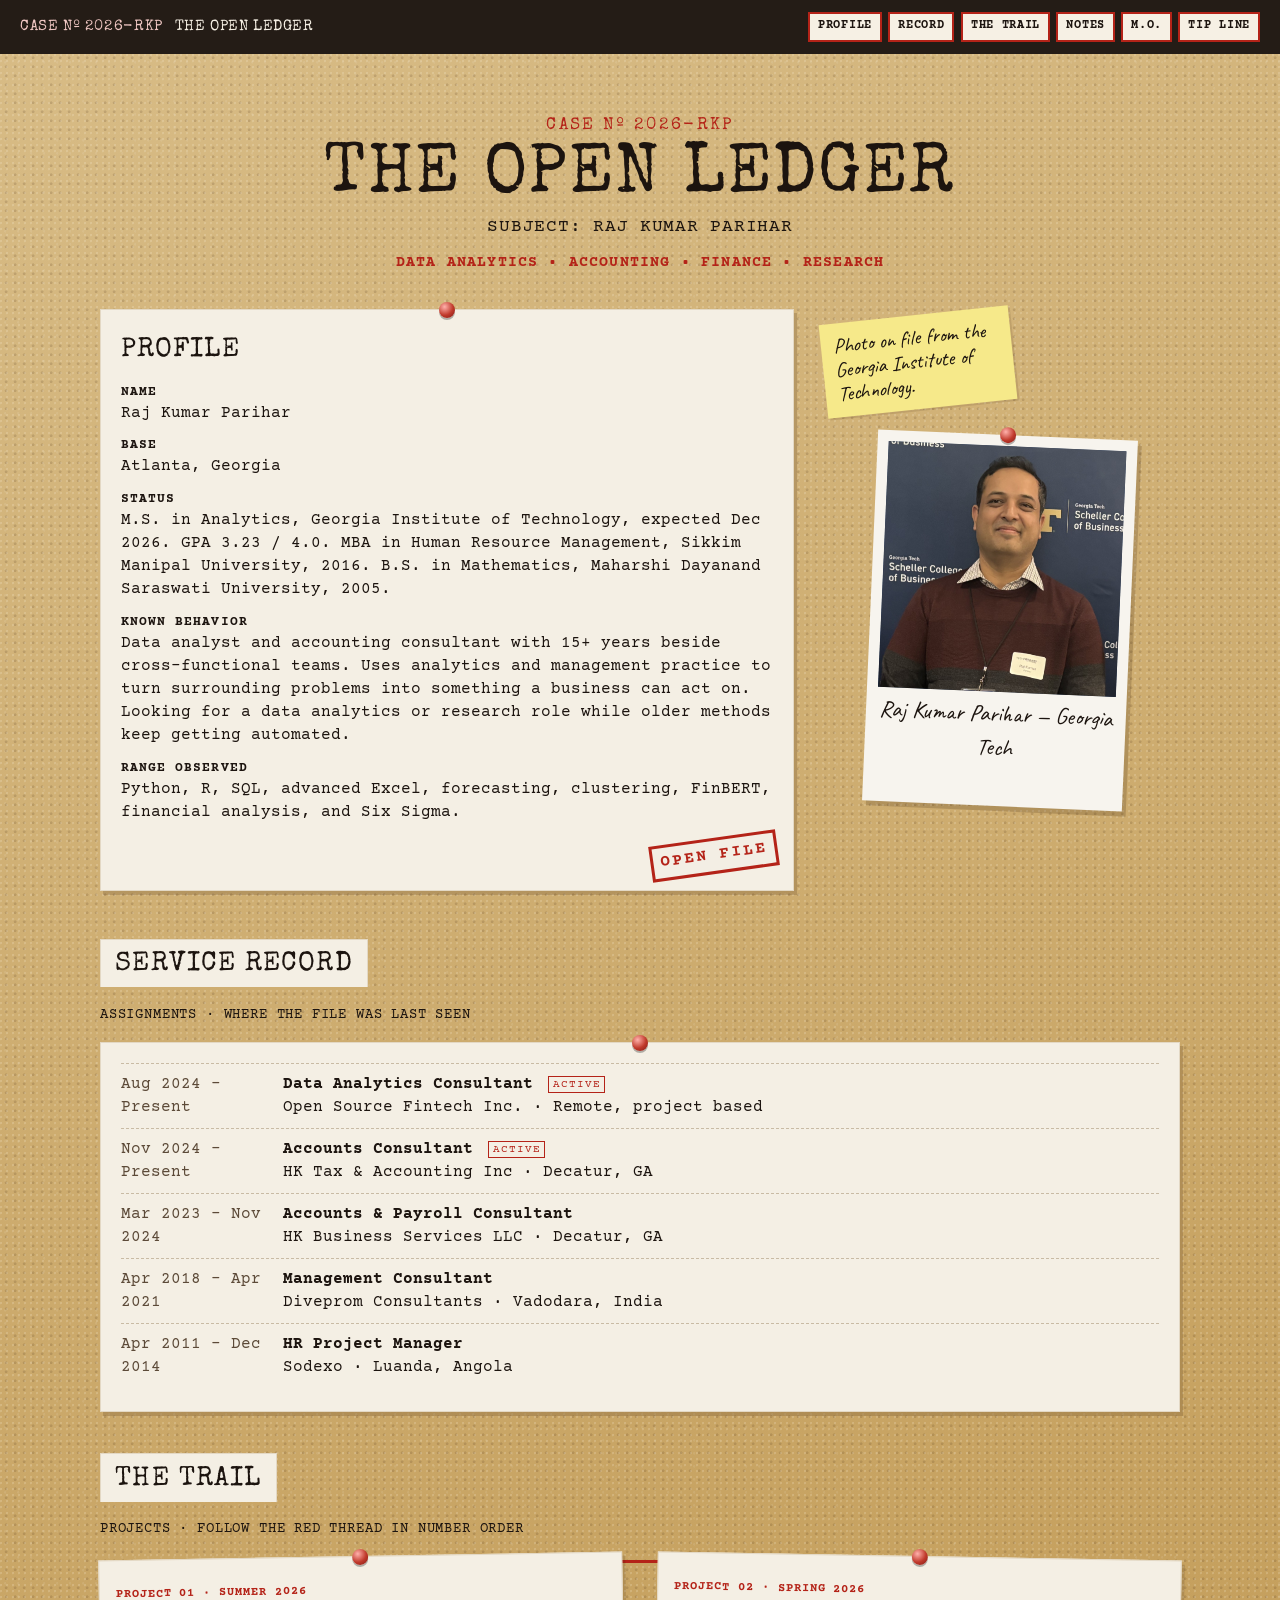
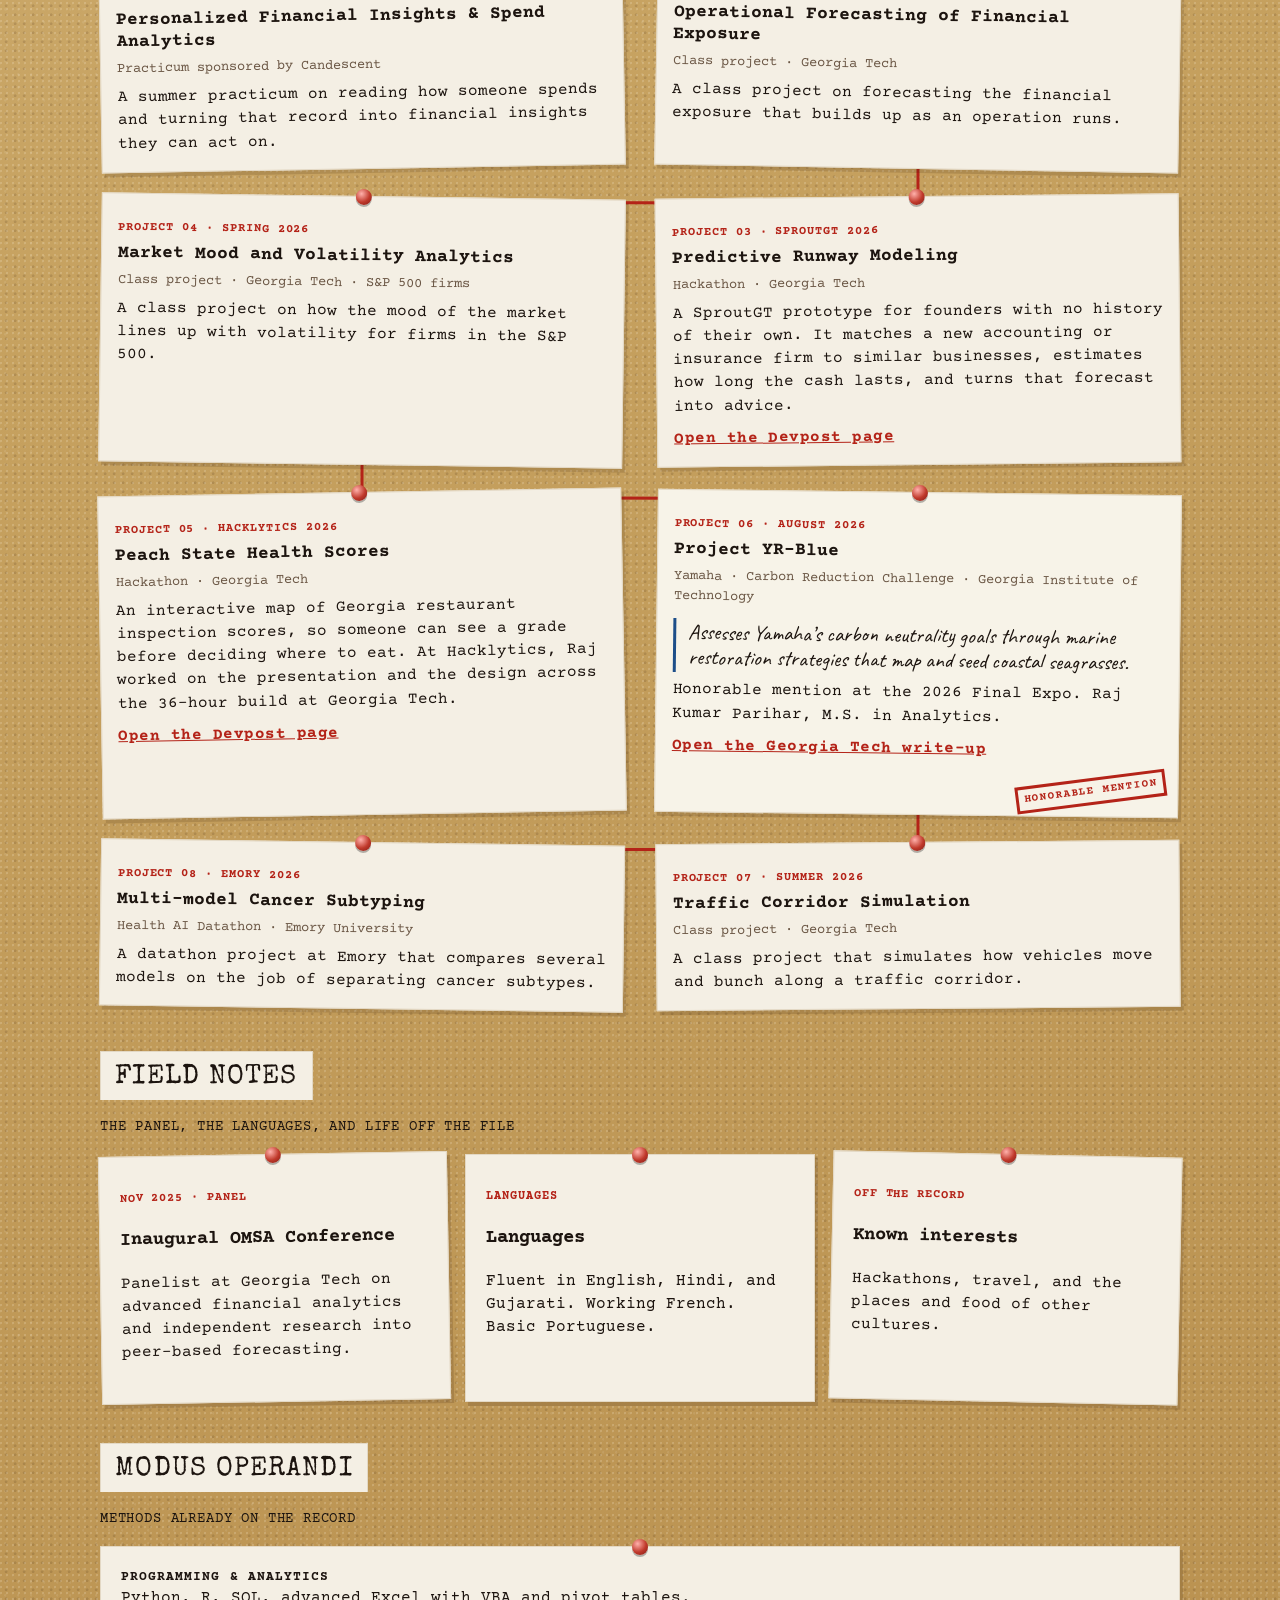
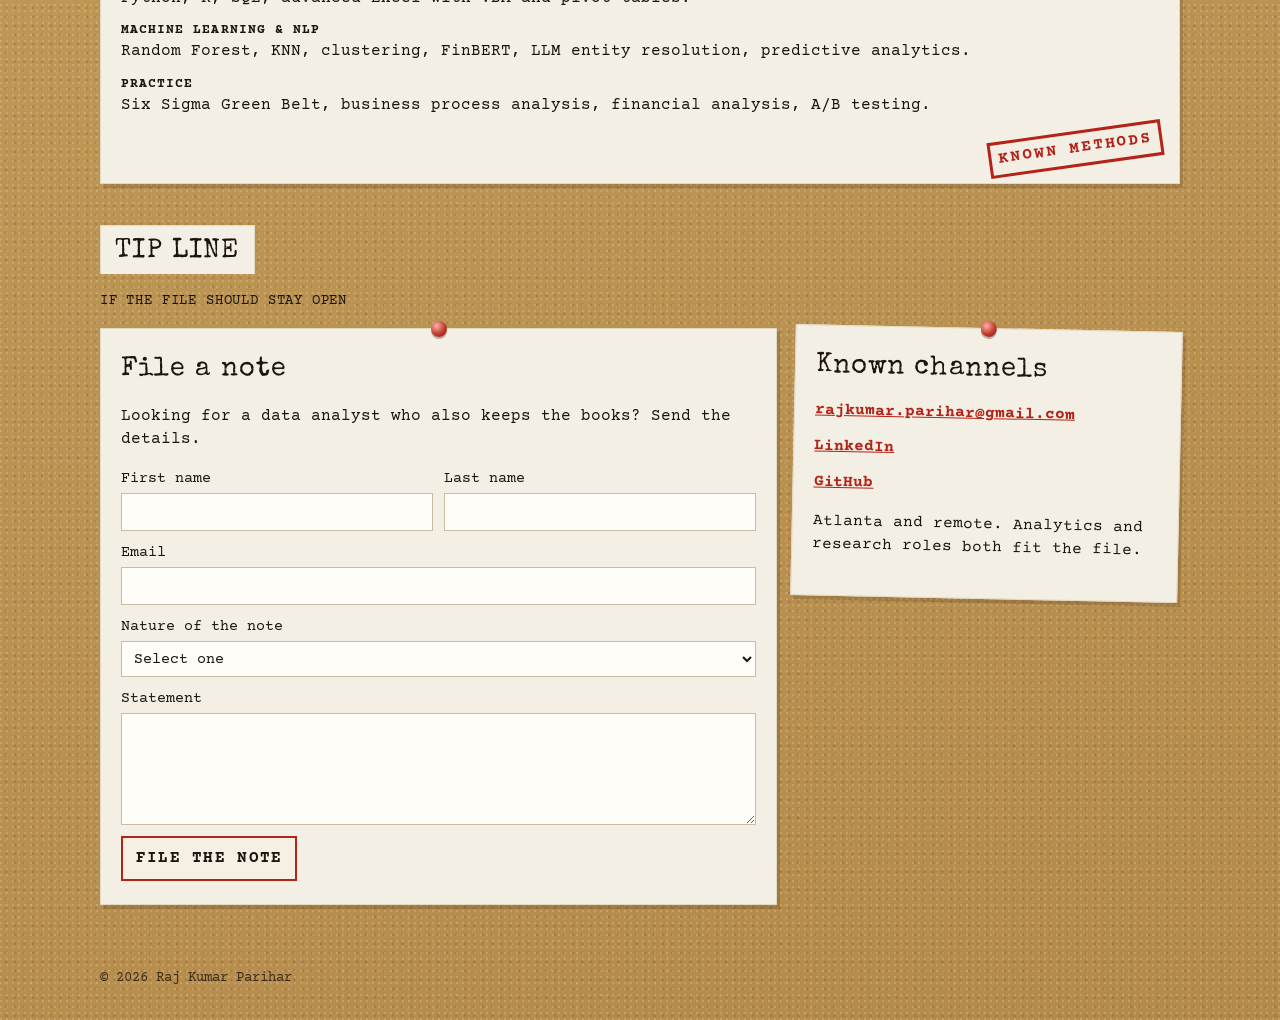
==== commit 5b4d1088: "Separate the project trail from the field notes. Rename the second section, call the threaded cards " ====
--- a/index.html
+++ b/index.html
@@ -368,7 +368,7 @@
             <a href="#profile">PROFILE</a>
             <a href="#record">RECORD</a>
             <a href="#trail">THE TRAIL</a>
-            <a href="#exhibits">EXHIBITS</a>
+            <a href="#notes">NOTES</a>
             <a href="#skills">M.O.</a>
             <a href="#contact">TIP LINE</a>
         </nav>
@@ -453,7 +453,7 @@
         <section id="trail">
             <div class="folder">
                 <h2 class="tab">THE TRAIL</h2>
-                <p>FOLLOW THE RED THREAD · THE NUMBERS RUN IN THAT ORDER</p>
+                <p>PROJECTS · FOLLOW THE RED THREAD IN NUMBER ORDER</p>
             </div>
             <div class="trail">
                 <svg class="thread" aria-hidden="true">
@@ -461,42 +461,44 @@
                 </svg>
                 <article class="card" data-step="1">
                     <span class="pin" aria-hidden="true"></span>
-                    <p class="exhibit">EXHIBIT 01 · SUMMER 2026</p>
+                    <p class="exhibit">PROJECT 01 · SUMMER 2026</p>
                     <h3>Personalized Financial Insights &amp; Spend Analytics</h3>
                     <p class="meta">Practicum sponsored by Candescent</p>
-                    <p>A practicum on personalized financial insights and how spending actually moves.</p>
+                    <p>A summer practicum on reading how someone spends and turning that record into financial insights they can act on.</p>
                 </article>
                 <article class="card" data-step="2">
                     <span class="pin" aria-hidden="true"></span>
-                    <p class="exhibit">EXHIBIT 02 · SPRING 2026</p>
+                    <p class="exhibit">PROJECT 02 · SPRING 2026</p>
                     <h3>Operational Forecasting of Financial Exposure</h3>
                     <p class="meta">Class project · Georgia Tech</p>
-                    <p>Forecasting financial exposure from the way operations run.</p>
+                    <p>A class project on forecasting the financial exposure that builds up as an operation runs.</p>
                 </article>
                 <article class="card" data-step="3">
                     <span class="pin" aria-hidden="true"></span>
-                    <p class="exhibit">EXHIBIT 03 · SPROUTGT 2026</p>
+                    <p class="exhibit">PROJECT 03 · SPROUTGT 2026</p>
                     <h3>Predictive Runway Modeling</h3>
                     <p class="meta">Hackathon · Georgia Tech</p>
-                    <p>Peer cohort analysis used to model runway.</p>
+                    <p>A SproutGT prototype for founders with no history of their own. It matches a new accounting or insurance firm to similar businesses, estimates how long the cash lasts, and turns that forecast into advice.</p>
+                    <a class="source-link" href="https://devpost.com/software/predictive-runway-modeling-via-peer-cohort-analysis" target="_blank" rel="noopener noreferrer">Open the Devpost page</a>
                 </article>
                 <article class="card" data-step="4">
                     <span class="pin" aria-hidden="true"></span>
-                    <p class="exhibit">EXHIBIT 04 · SPRING 2026</p>
+                    <p class="exhibit">PROJECT 04 · SPRING 2026</p>
                     <h3>Market Mood and Volatility Analytics</h3>
                     <p class="meta">Class project · Georgia Tech · S&amp;P 500 firms</p>
-                    <p>Reading market mood beside volatility for large public firms.</p>
+                    <p>A class project on how the mood of the market lines up with volatility for firms in the S&amp;P 500.</p>
                 </article>
                 <article class="card" data-step="5">
                     <span class="pin" aria-hidden="true"></span>
-                    <p class="exhibit">EXHIBIT 05 · HACKLYTICS 2026</p>
+                    <p class="exhibit">PROJECT 05 · HACKLYTICS 2026</p>
                     <h3>Peach State Health Scores</h3>
                     <p class="meta">Hackathon · Georgia Tech</p>
-                    <p>A health-score case built during Hacklytics.</p>
+                    <p>An interactive map of Georgia restaurant inspection scores, so someone can see a grade before deciding where to eat. At Hacklytics, Raj worked on the presentation and the design across the 36-hour build at Georgia Tech.</p>
+                    <a class="source-link" href="https://devpost.com/software/peach-state-health-scores" target="_blank" rel="noopener noreferrer">Open the Devpost page</a>
                 </article>
                 <article class="card clipping" data-step="6">
                     <span class="pin" aria-hidden="true"></span>
-                    <p class="exhibit">EXHIBIT 06 · AUGUST 2026</p>
+                    <p class="exhibit">PROJECT 06 · AUGUST 2026</p>
                     <h3>Project YR-Blue</h3>
                     <p class="meta">Yamaha · Carbon Reduction Challenge · Georgia Institute of Technology</p>
                     <blockquote>Assesses Yamaha’s carbon neutrality goals through marine restoration strategies that map and seed coastal seagrasses.</blockquote>
@@ -506,25 +508,25 @@
                 </article>
                 <article class="card" data-step="7">
                     <span class="pin" aria-hidden="true"></span>
-                    <p class="exhibit">EXHIBIT 07 · SUMMER 2026</p>
+                    <p class="exhibit">PROJECT 07 · SUMMER 2026</p>
                     <h3>Traffic Corridor Simulation</h3>
                     <p class="meta">Class project · Georgia Tech</p>
-                    <p>A simulation of flow along a traffic corridor.</p>
+                    <p>A class project that simulates how vehicles move and bunch along a traffic corridor.</p>
                 </article>
                 <article class="card" data-step="8">
                     <span class="pin" aria-hidden="true"></span>
-                    <p class="exhibit">EXHIBIT 08 · EMORY 2026</p>
+                    <p class="exhibit">PROJECT 08 · EMORY 2026</p>
                     <h3>Multi-model Cancer Subtyping</h3>
                     <p class="meta">Health AI Datathon · Emory University</p>
-                    <p>Several models compared on cancer subtypes.</p>
+                    <p>A datathon project at Emory that compares several models on the job of separating cancer subtypes.</p>
                 </article>
             </div>
         </section>
 
-        <section id="exhibits">
+        <section id="notes">
             <div class="folder">
-                <h2 class="tab">EXHIBITS</h2>
-                <p>NOTES ADMITTED TO THE FILE</p>
+                <h2 class="tab">FIELD NOTES</h2>
+                <p>THE PANEL, THE LANGUAGES, AND LIFE OFF THE FILE</p>
             </div>
             <div class="exhibits">
                 <article class="paper tilt-left">
@@ -536,7 +538,7 @@
                 <article class="paper">
                     <span class="pin" aria-hidden="true"></span>
                     <p class="exhibit">LANGUAGES</p>
-                    <h3>What the subject speaks</h3>
+                    <h3>Languages</h3>
                     <p>Fluent in English, Hindi, and Gujarati. Working French. Basic Portuguese.</p>
                 </article>
                 <article class="paper tilt-right">
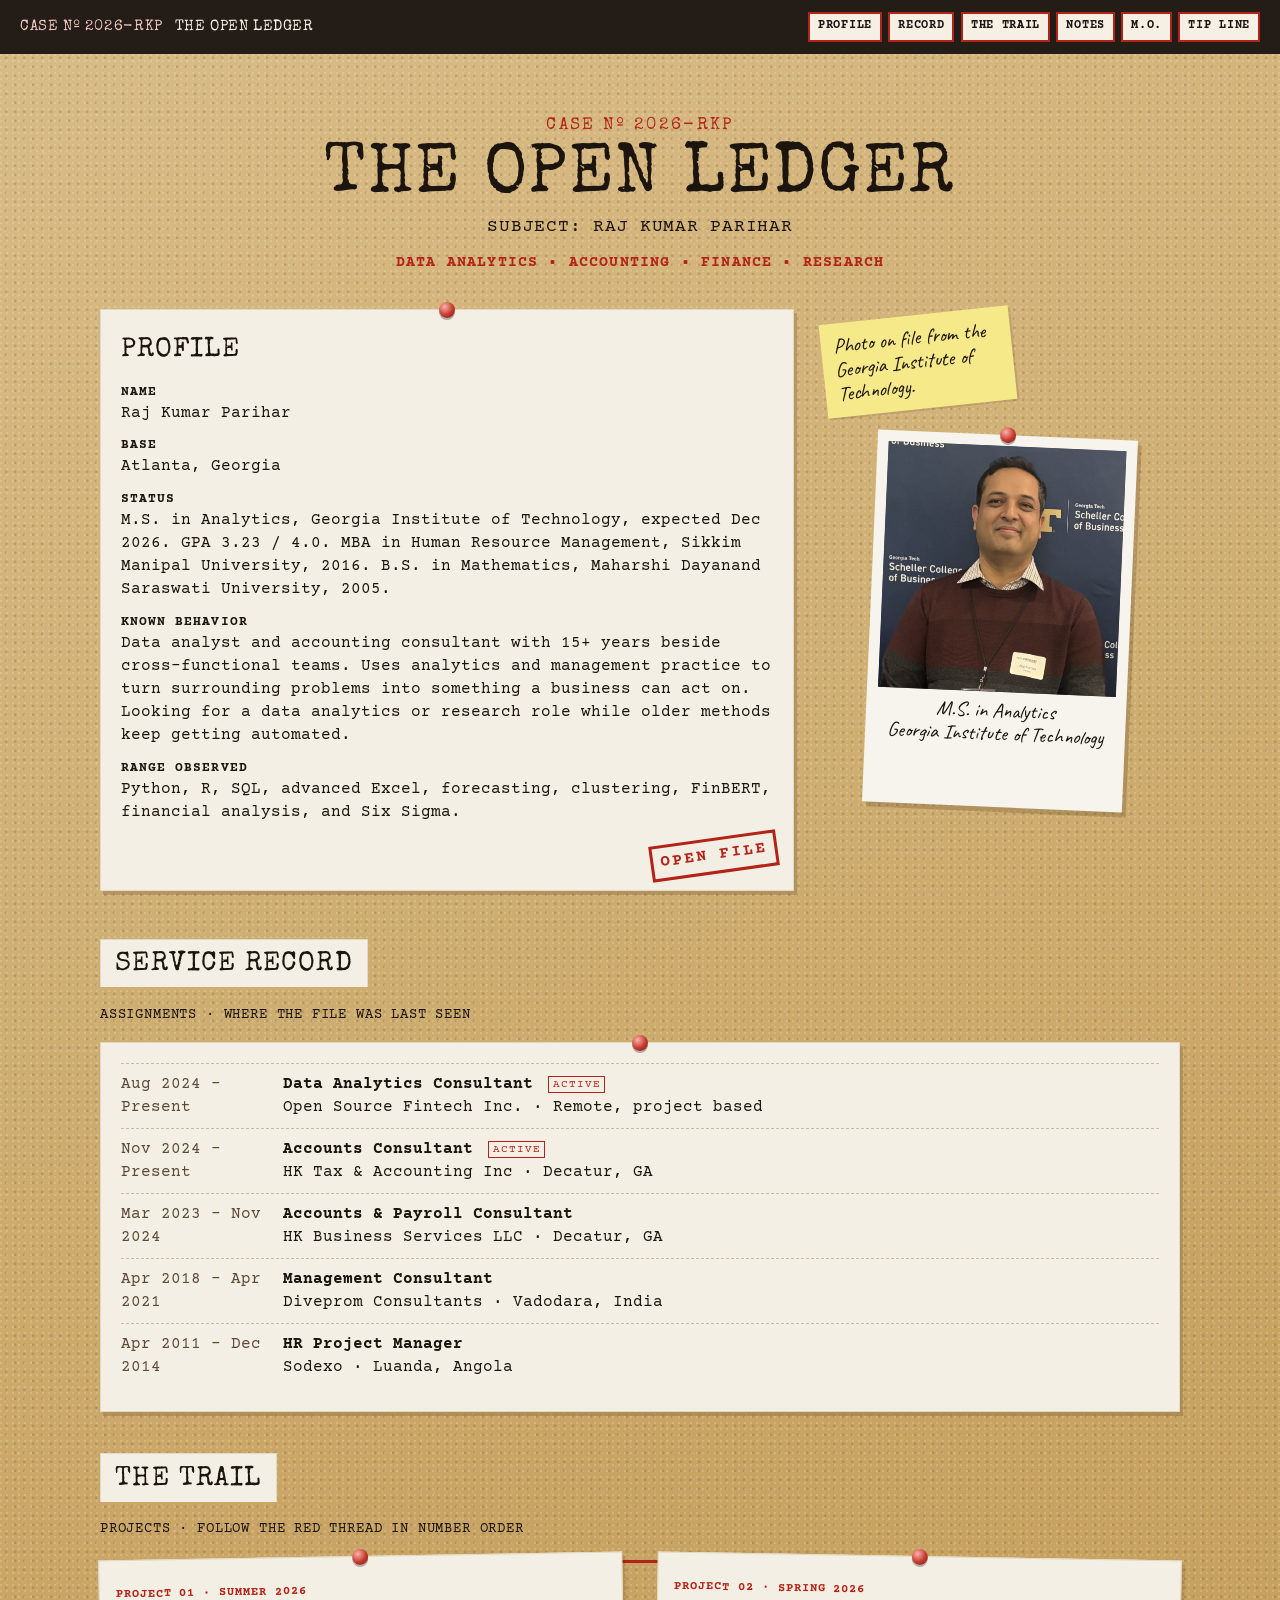
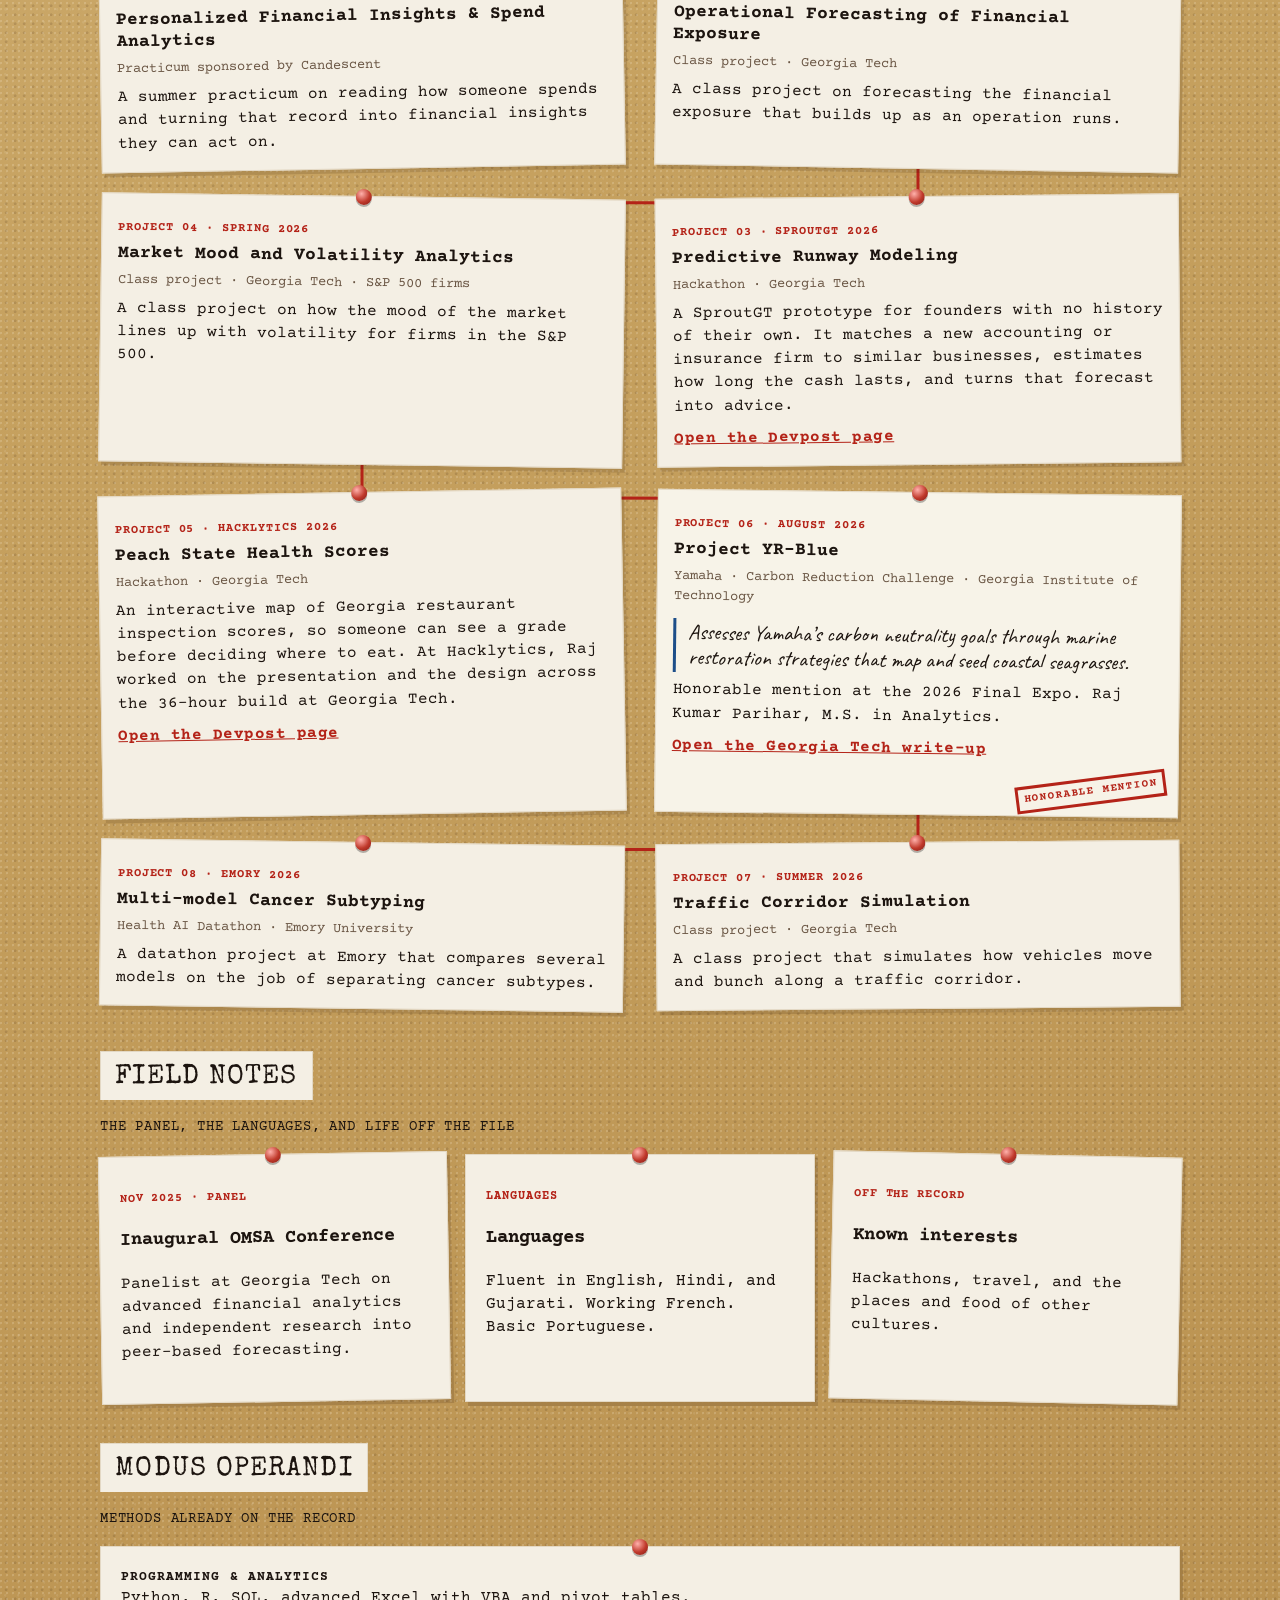
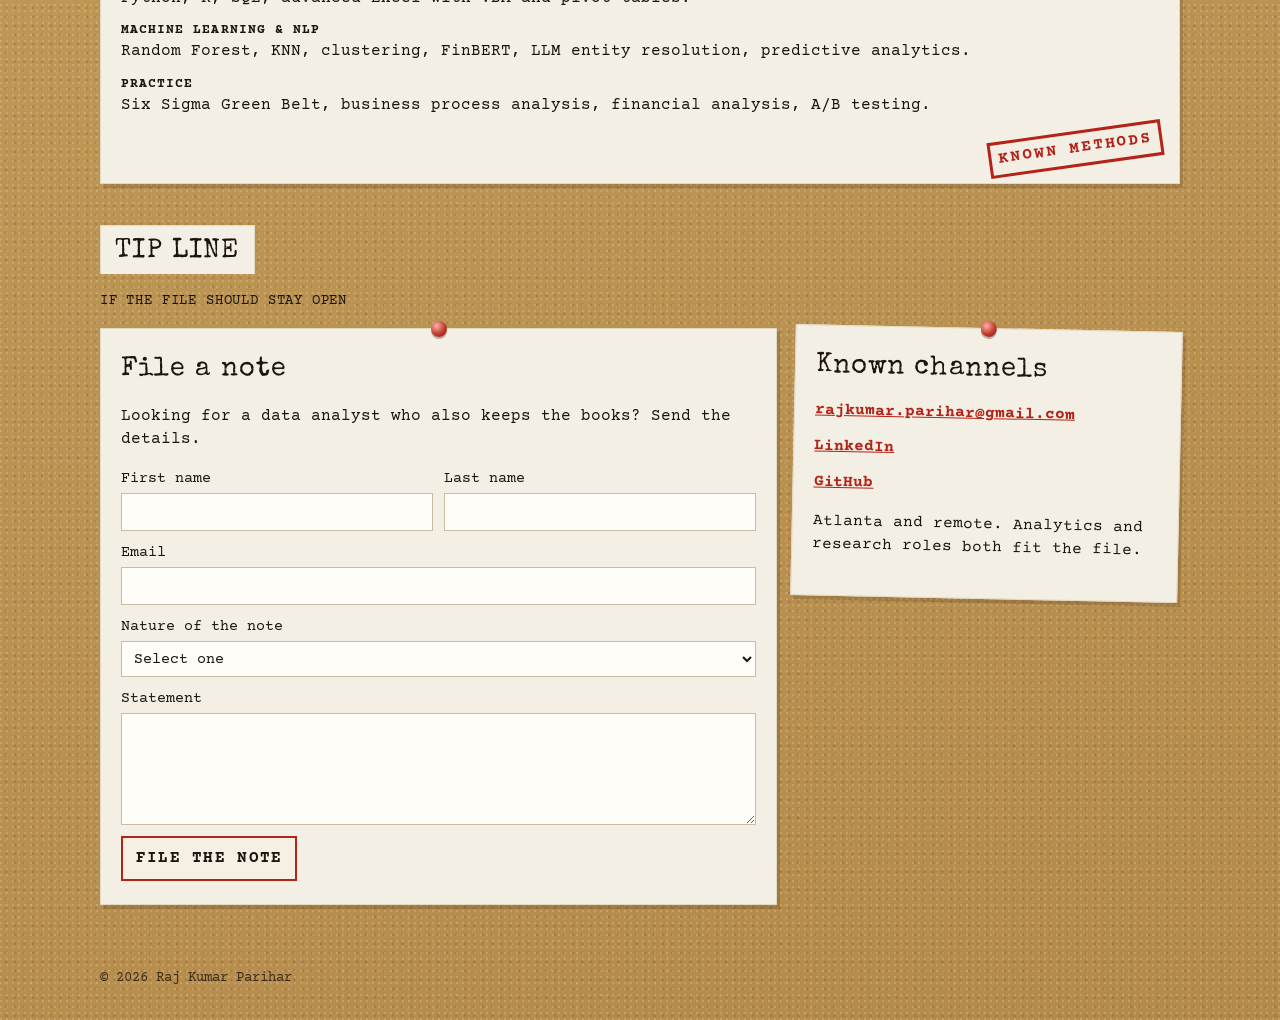
==== commit ff132cbc: "Caption the portrait with the analytics degree. The photo line now names the M.S. in Analytics at th" ====
--- a/index.html
+++ b/index.html
@@ -166,7 +166,7 @@
             width: min(260px, 100%);
             margin-top: 0;
             background: #f7f4ee;
-            padding: 0.7rem 0.7rem 2.6rem;
+            padding: 0.7rem 0.7rem 3.8rem;
             box-shadow: 4px 5px 0 rgba(60, 36, 12, 0.2);
             transform: rotate(2.5deg);
         }
@@ -180,9 +180,10 @@
         }
         .polaroid figcaption {
             font-family: Caveat, cursive;
-            font-size: 1.45rem;
+            font-size: 1.28rem;
+            line-height: 1.15;
             text-align: center;
-            margin-top: 0.35rem;
+            margin-top: 0.45rem;
         }
         .sticky {
             position: relative;
@@ -398,7 +399,7 @@
                 <figure class="polaroid">
                     <span class="pin" aria-hidden="true"></span>
                     <img src="portrait.jpg" alt="Raj Kumar Parihar at the Georgia Institute of Technology">
-                    <figcaption>Raj Kumar Parihar — Georgia Tech</figcaption>
+                    <figcaption>M.S. in Analytics<br>Georgia Institute of Technology</figcaption>
                 </figure>
             </div>
         </section>
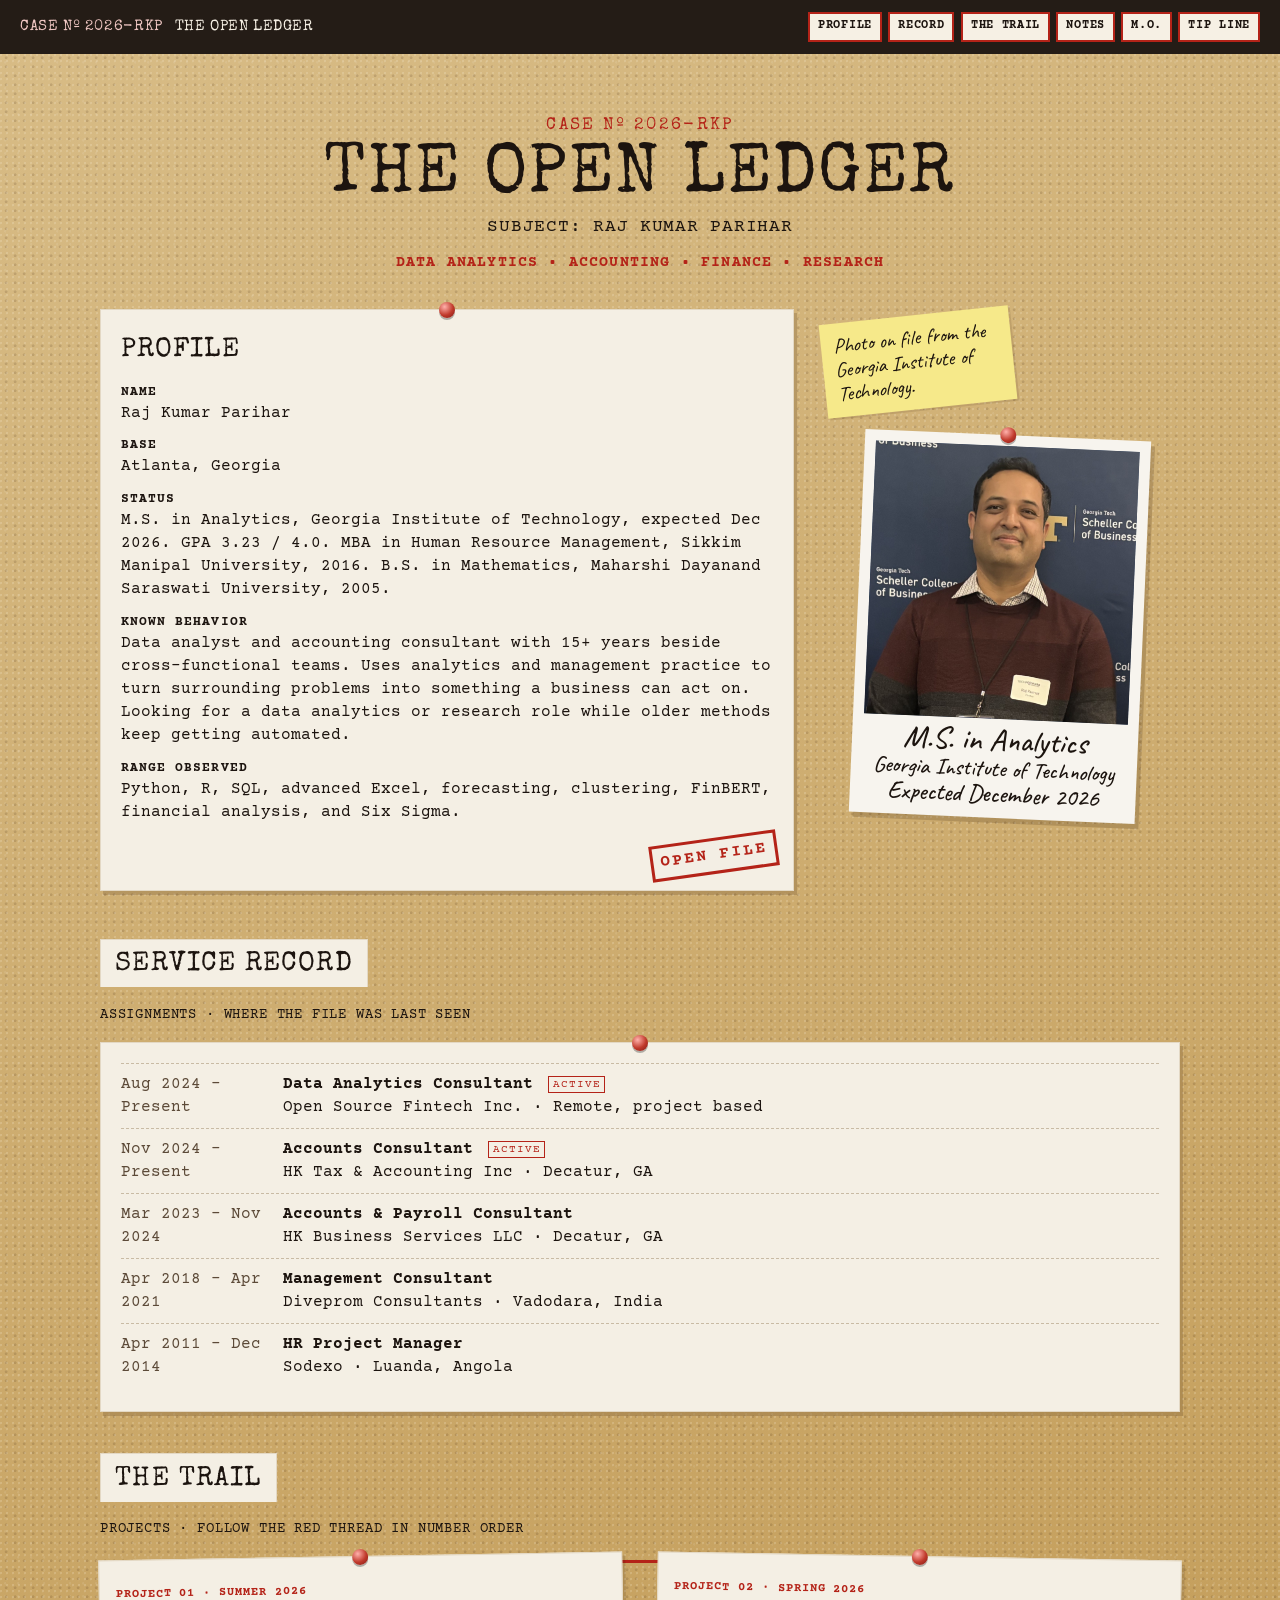
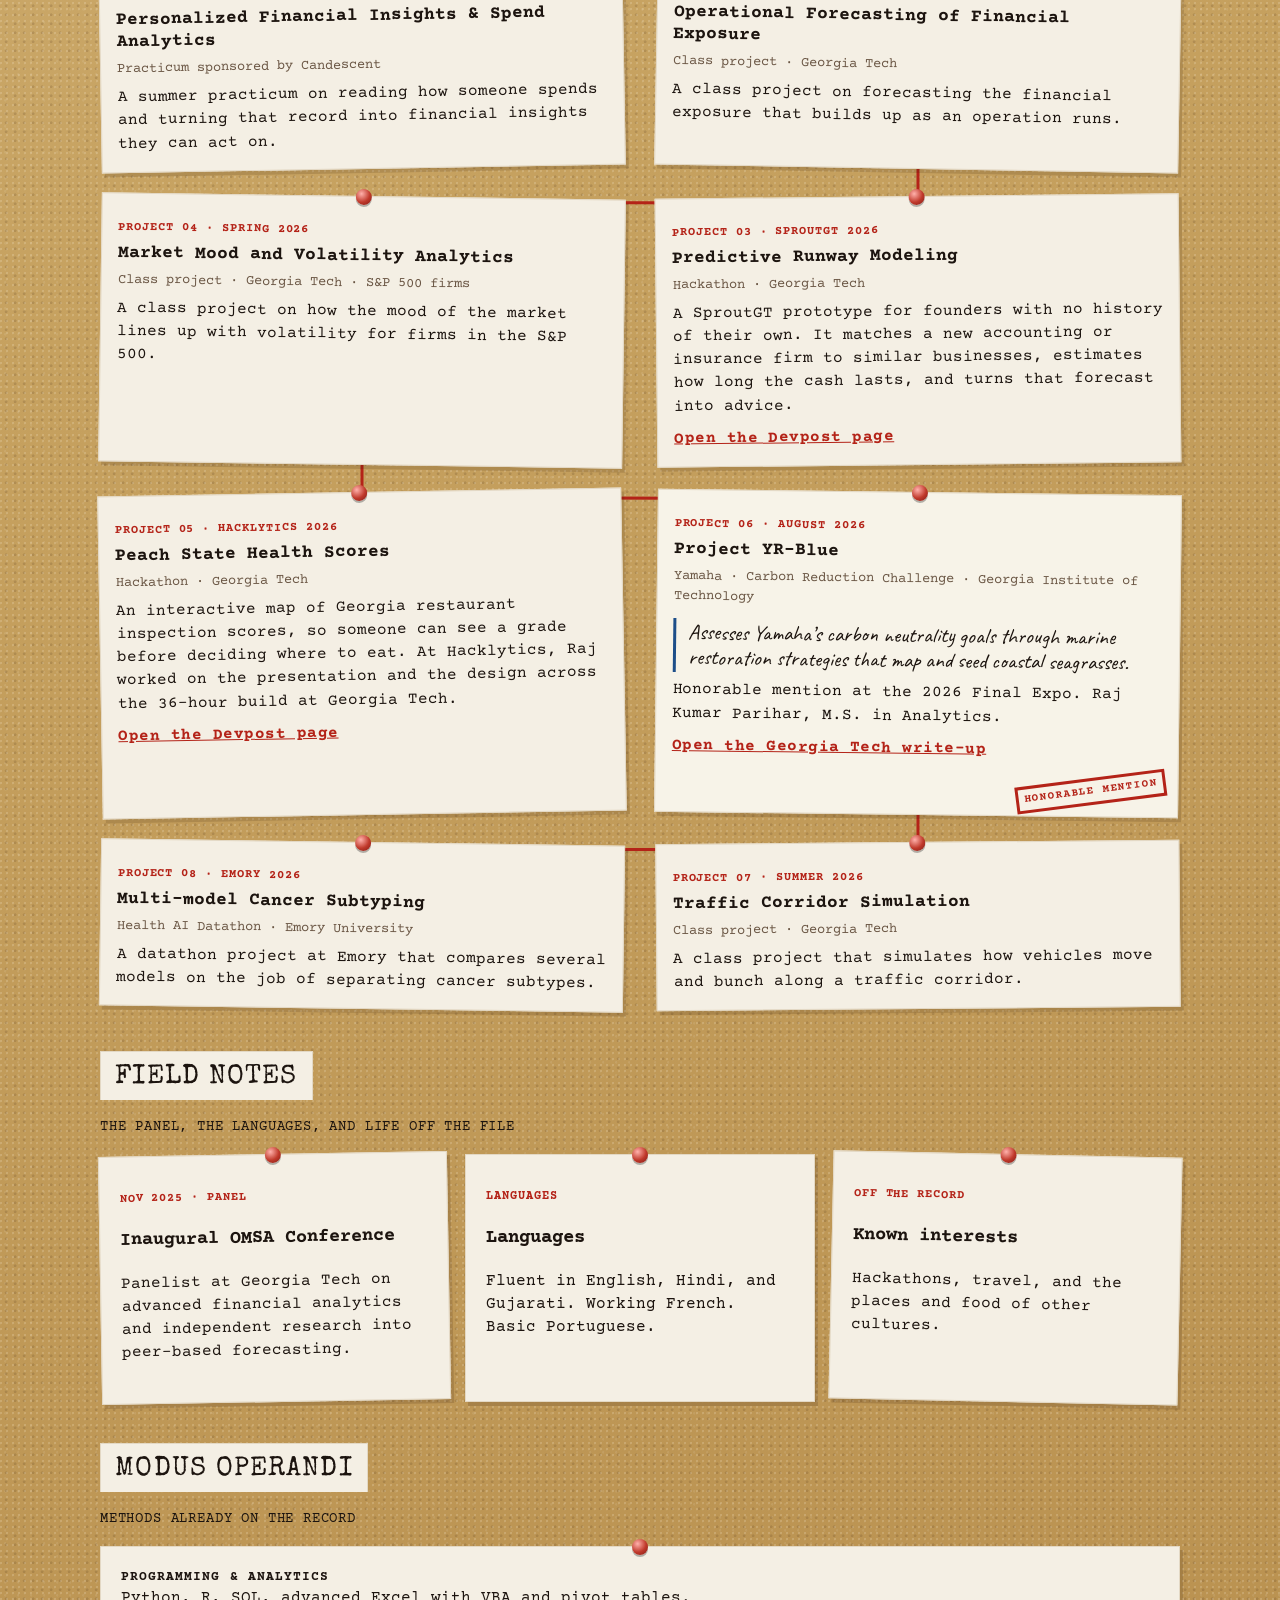
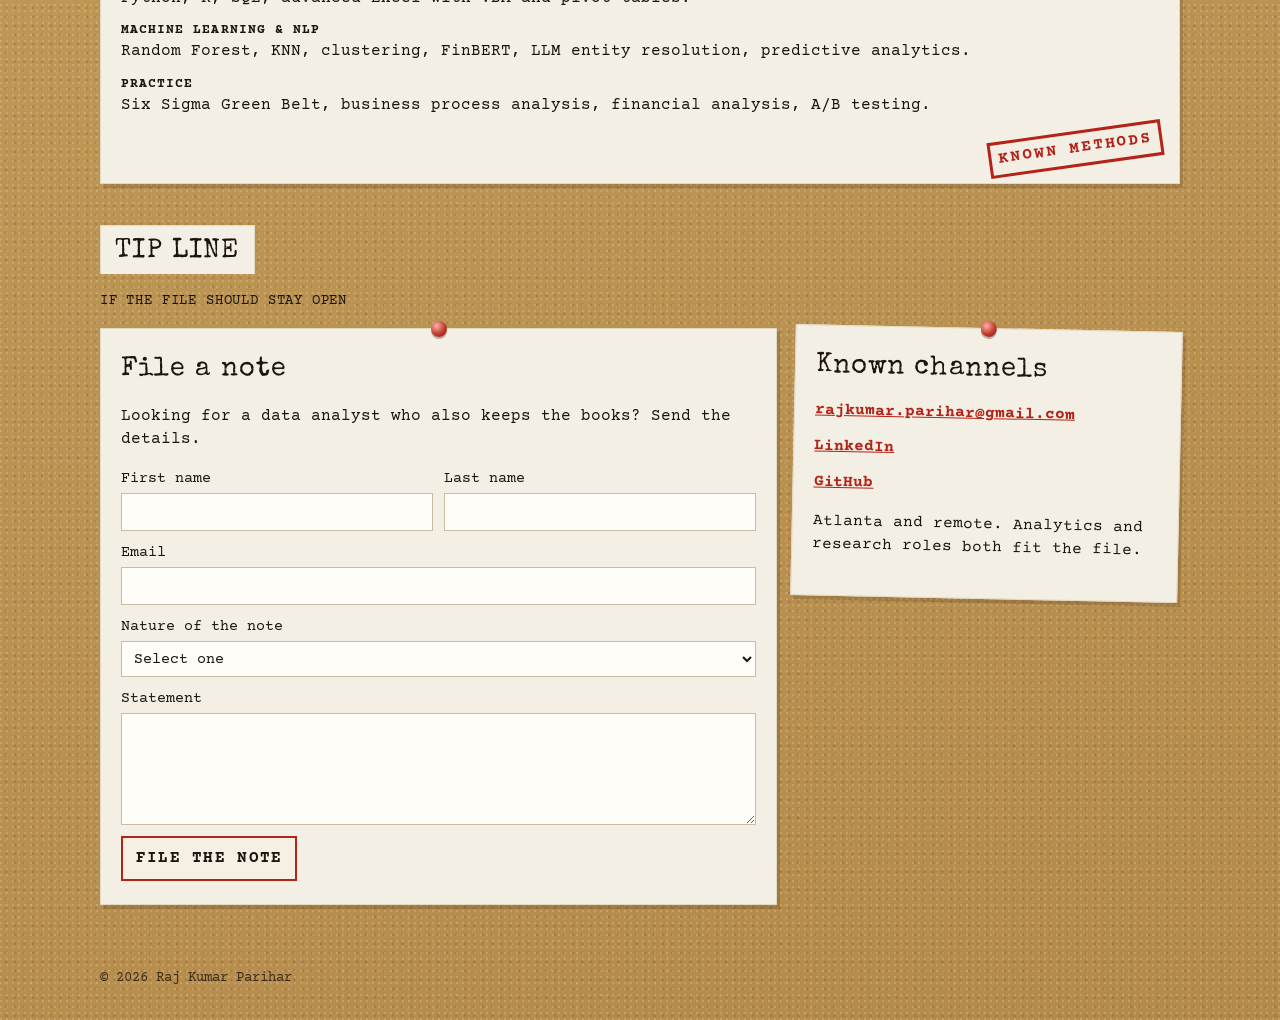
==== commit 2bbbfaf0: "Fill the polaroid caption so the white band is used. The degree, the university, and December 2026 n" ====
--- a/index.html
+++ b/index.html
@@ -163,10 +163,10 @@
         .polaroid {
             position: relative;
             z-index: 1;
-            width: min(260px, 100%);
+            width: min(286px, 100%);
             margin-top: 0;
             background: #f7f4ee;
-            padding: 0.7rem 0.7rem 3.8rem;
+            padding: 0.7rem 0.7rem 0.55rem;
             box-shadow: 4px 5px 0 rgba(60, 36, 12, 0.2);
             transform: rotate(2.5deg);
         }
@@ -179,12 +179,20 @@
             background: #12315f;
         }
         .polaroid figcaption {
+            display: flex;
+            flex-direction: column;
+            align-items: center;
+            justify-content: center;
+            gap: 0.02rem;
+            margin: 0.35rem 0 0.1rem;
             font-family: Caveat, cursive;
-            font-size: 1.28rem;
-            line-height: 1.15;
+            font-weight: 500;
             text-align: center;
-            margin-top: 0.45rem;
-        }
+            line-height: 1.05;
+        }
+        .polaroid figcaption span:nth-child(1) { font-size: 1.95rem; }
+        .polaroid figcaption span:nth-child(2) { font-size: 1.42rem; }
+        .polaroid figcaption span:nth-child(3) { font-size: 1.55rem; }
         .sticky {
             position: relative;
             z-index: 2;
@@ -399,7 +407,7 @@
                 <figure class="polaroid">
                     <span class="pin" aria-hidden="true"></span>
                     <img src="portrait.jpg" alt="Raj Kumar Parihar at the Georgia Institute of Technology">
-                    <figcaption>M.S. in Analytics<br>Georgia Institute of Technology</figcaption>
+                    <figcaption><span>M.S. in Analytics</span><span>Georgia Institute of Technology</span><span>Expected December 2026</span></figcaption>
                 </figure>
             </div>
         </section>
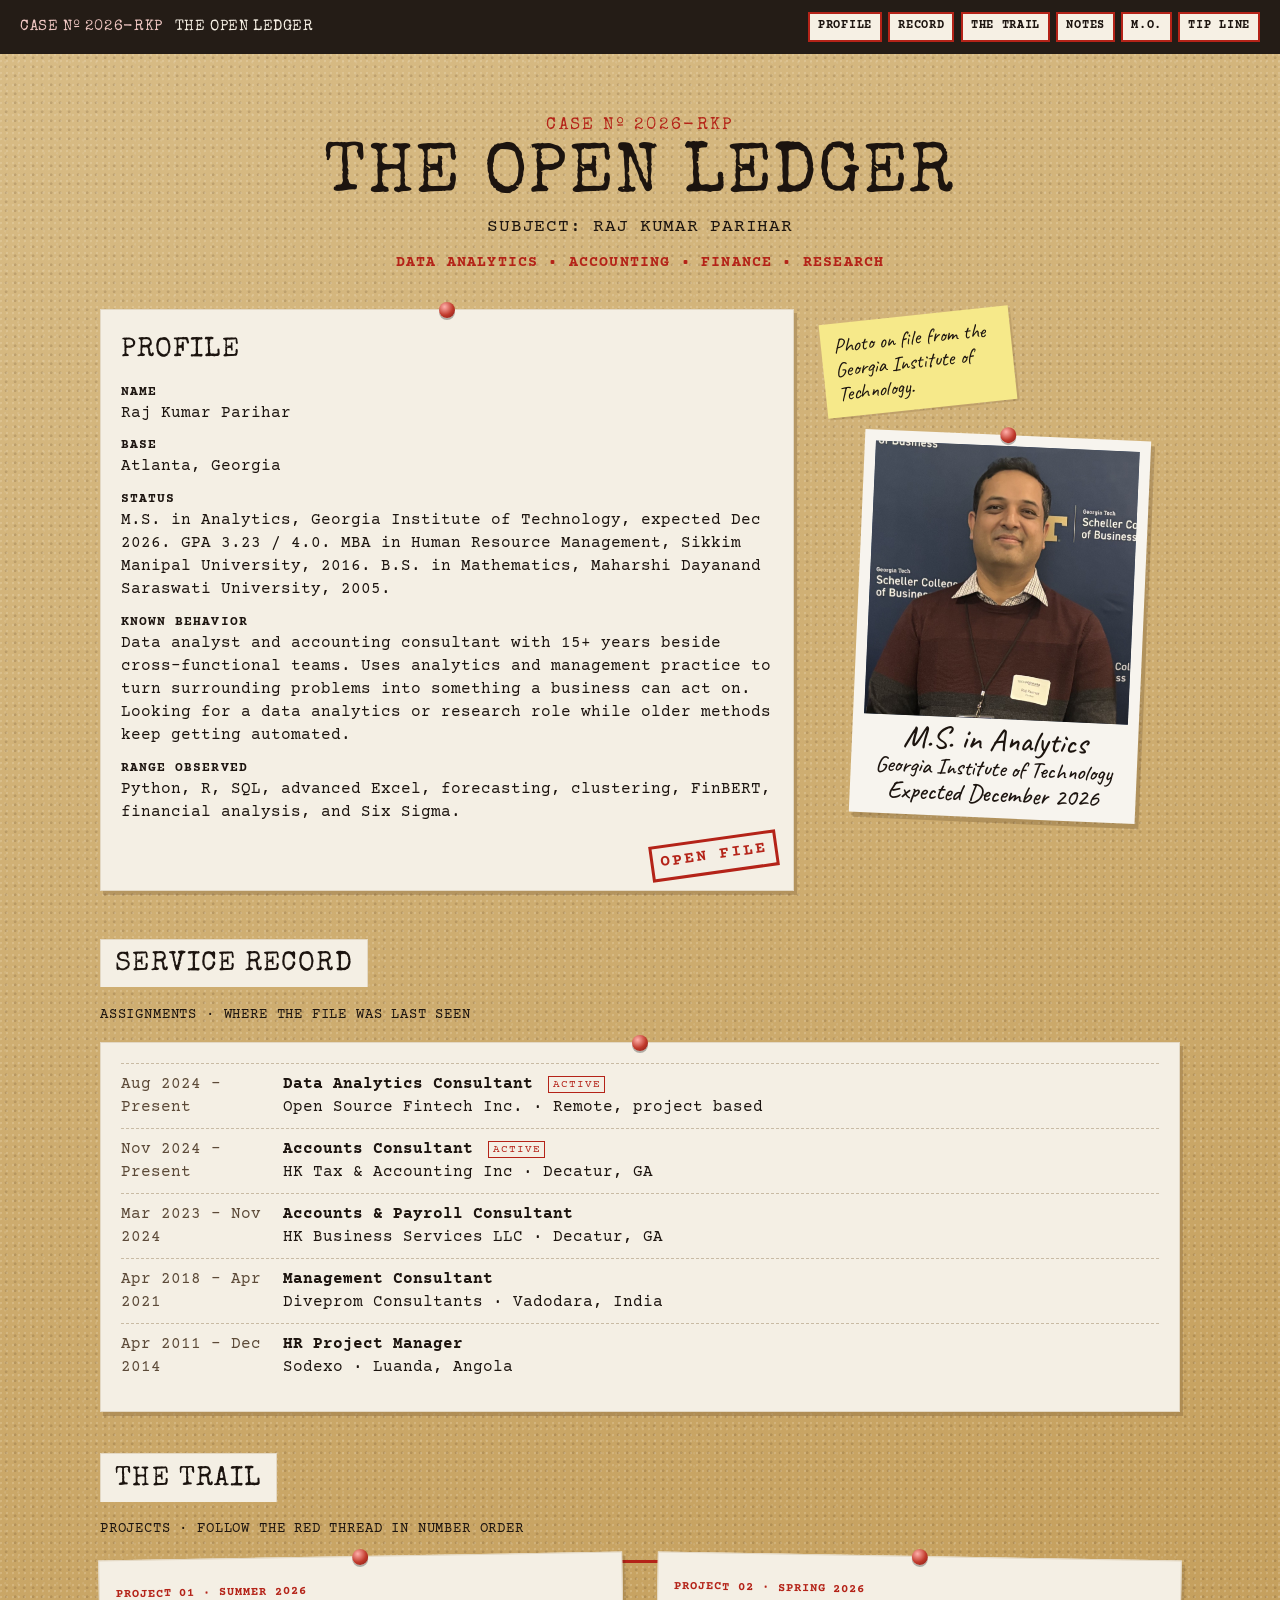
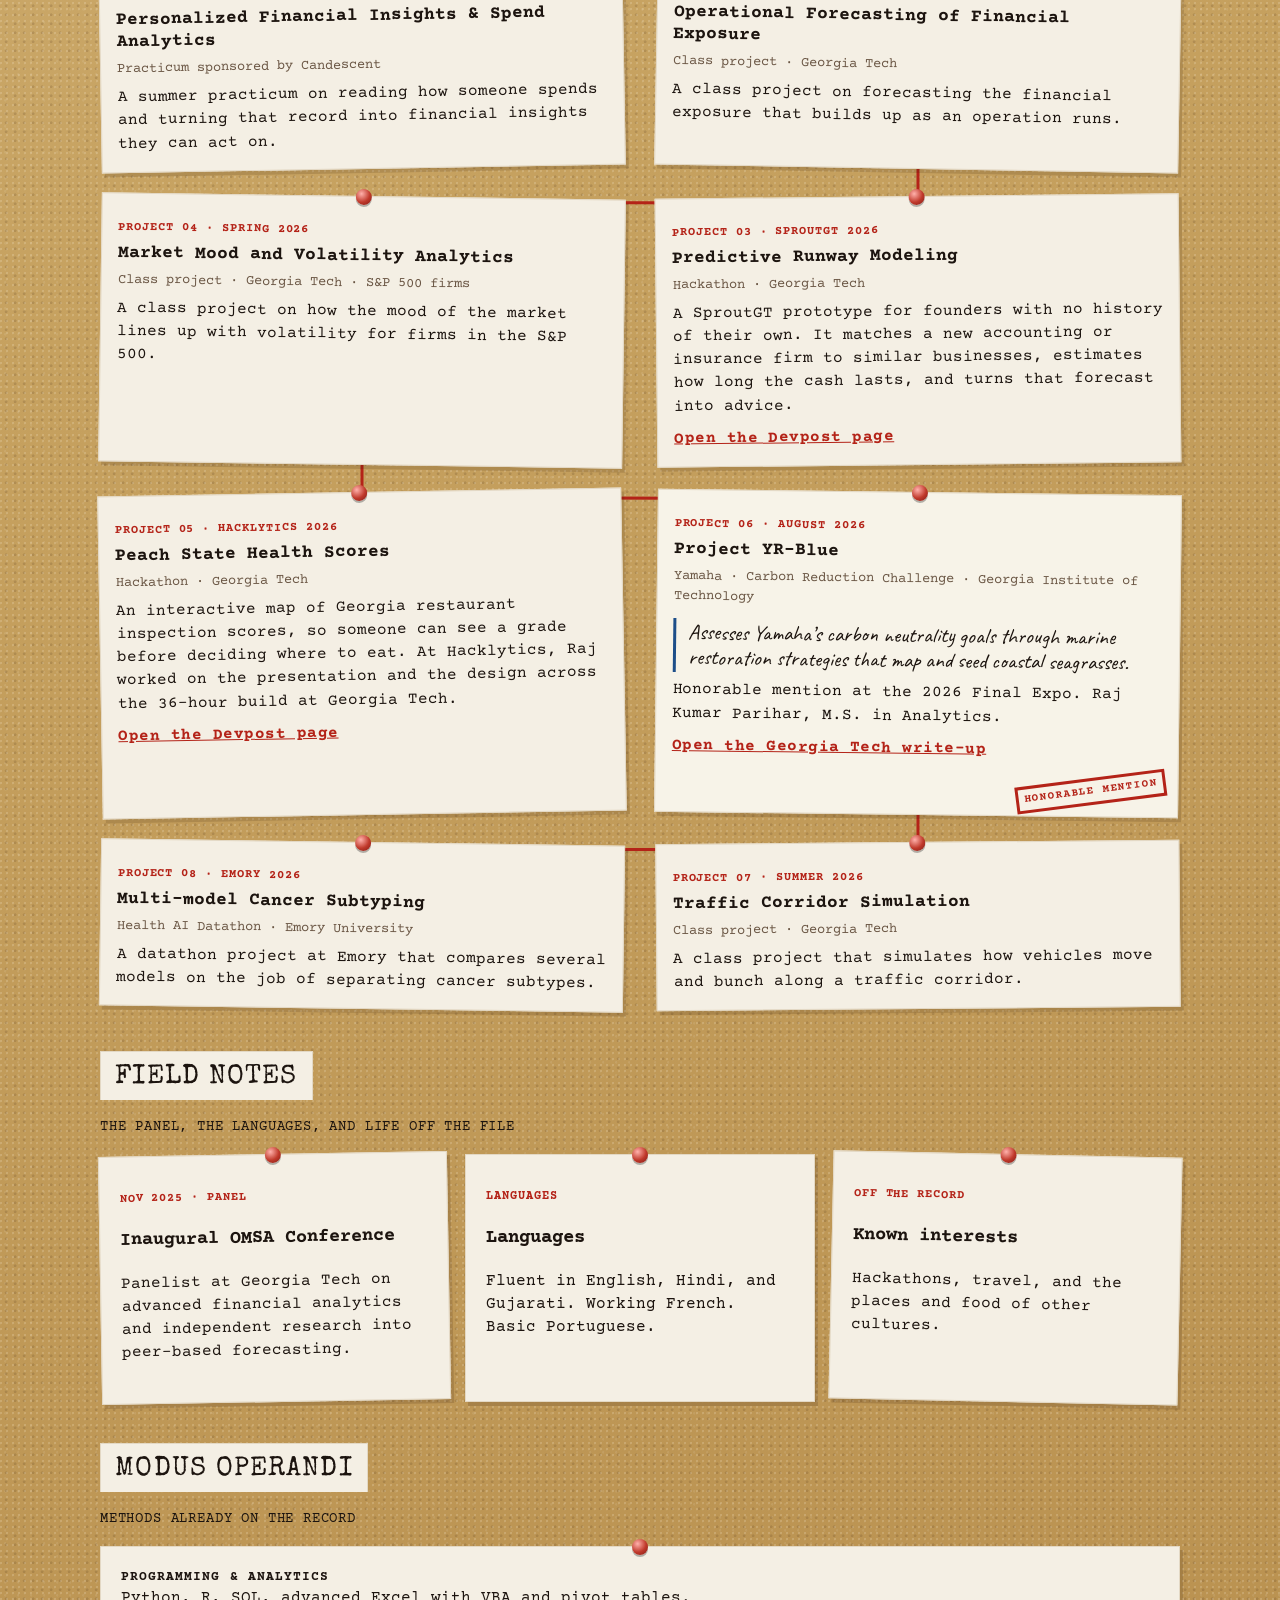
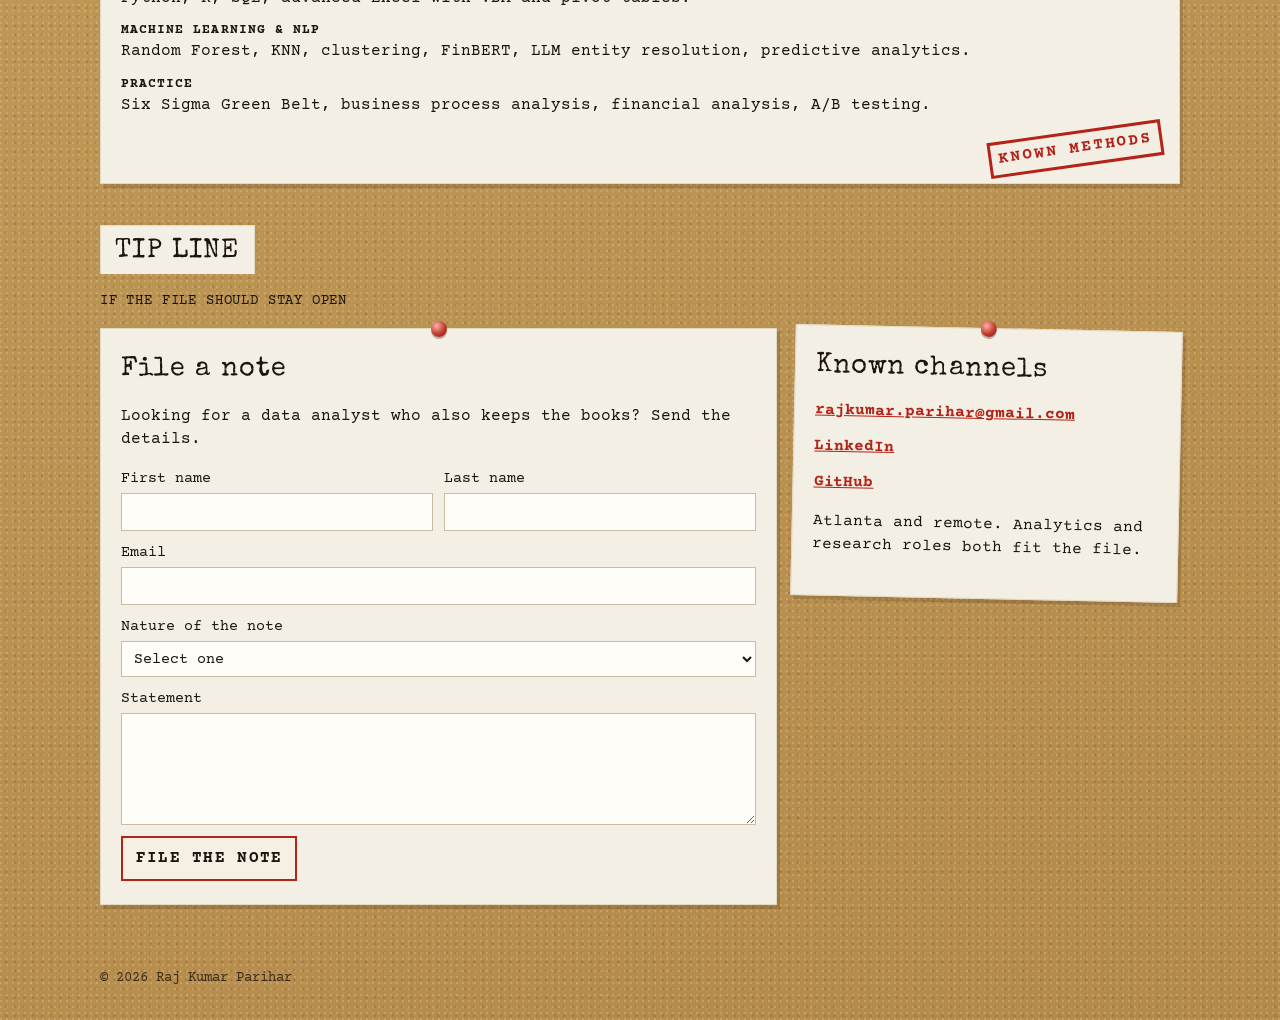
==== commit 72ff3080: "Scale the polaroid caption with the card width. The degree, university, and December 2026 stay on th" ====
--- a/index.html
+++ b/index.html
@@ -167,6 +167,7 @@
             margin-top: 0;
             background: #f7f4ee;
             padding: 0.7rem 0.7rem 0.55rem;
+            container-type: inline-size;
             box-shadow: 4px 5px 0 rgba(60, 36, 12, 0.2);
             transform: rotate(2.5deg);
         }
@@ -190,9 +191,9 @@
             text-align: center;
             line-height: 1.05;
         }
-        .polaroid figcaption span:nth-child(1) { font-size: 1.95rem; }
-        .polaroid figcaption span:nth-child(2) { font-size: 1.42rem; }
-        .polaroid figcaption span:nth-child(3) { font-size: 1.55rem; }
+        .polaroid figcaption span:nth-child(1) { font-size: clamp(1.45rem, 12cqi, 1.95rem); }
+        .polaroid figcaption span:nth-child(2) { font-size: clamp(1.02rem, 8.6cqi, 1.42rem); }
+        .polaroid figcaption span:nth-child(3) { font-size: clamp(1.15rem, 10.2cqi, 1.55rem); }
         .sticky {
             position: relative;
             z-index: 2;
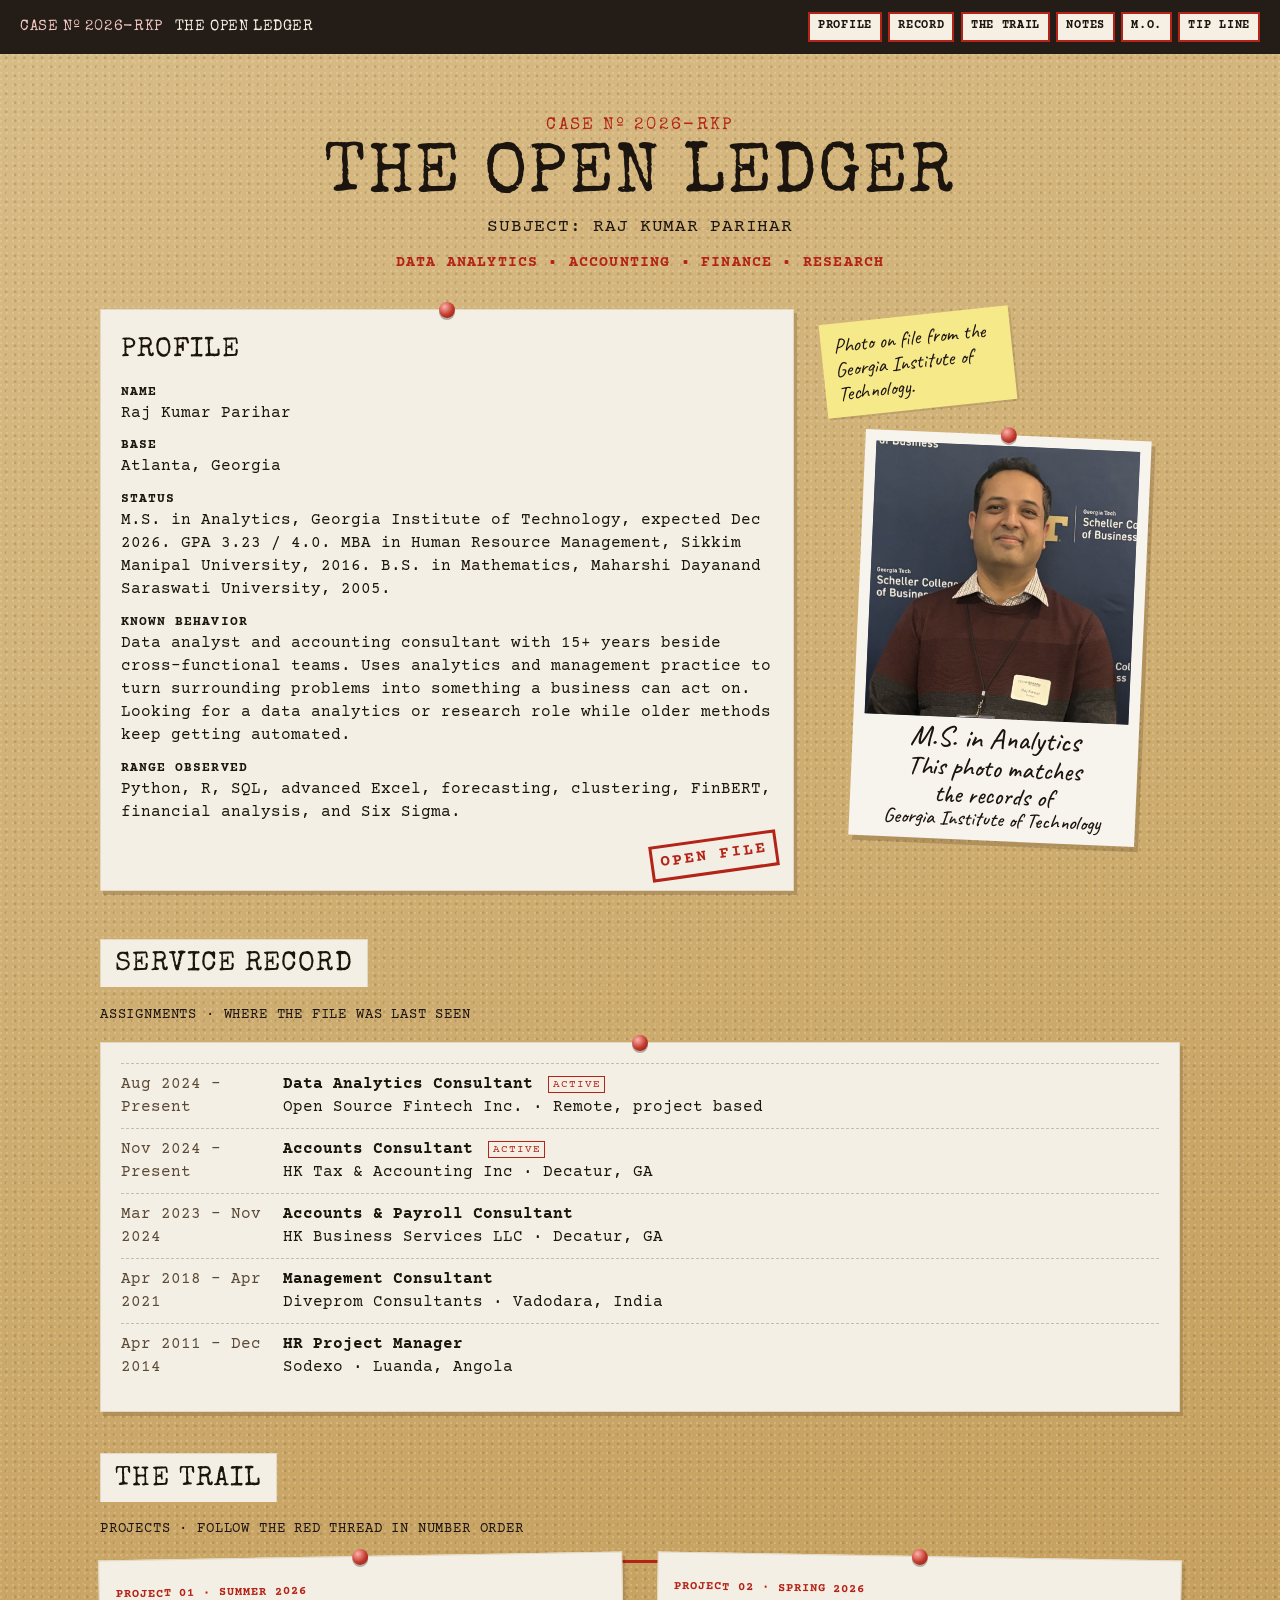
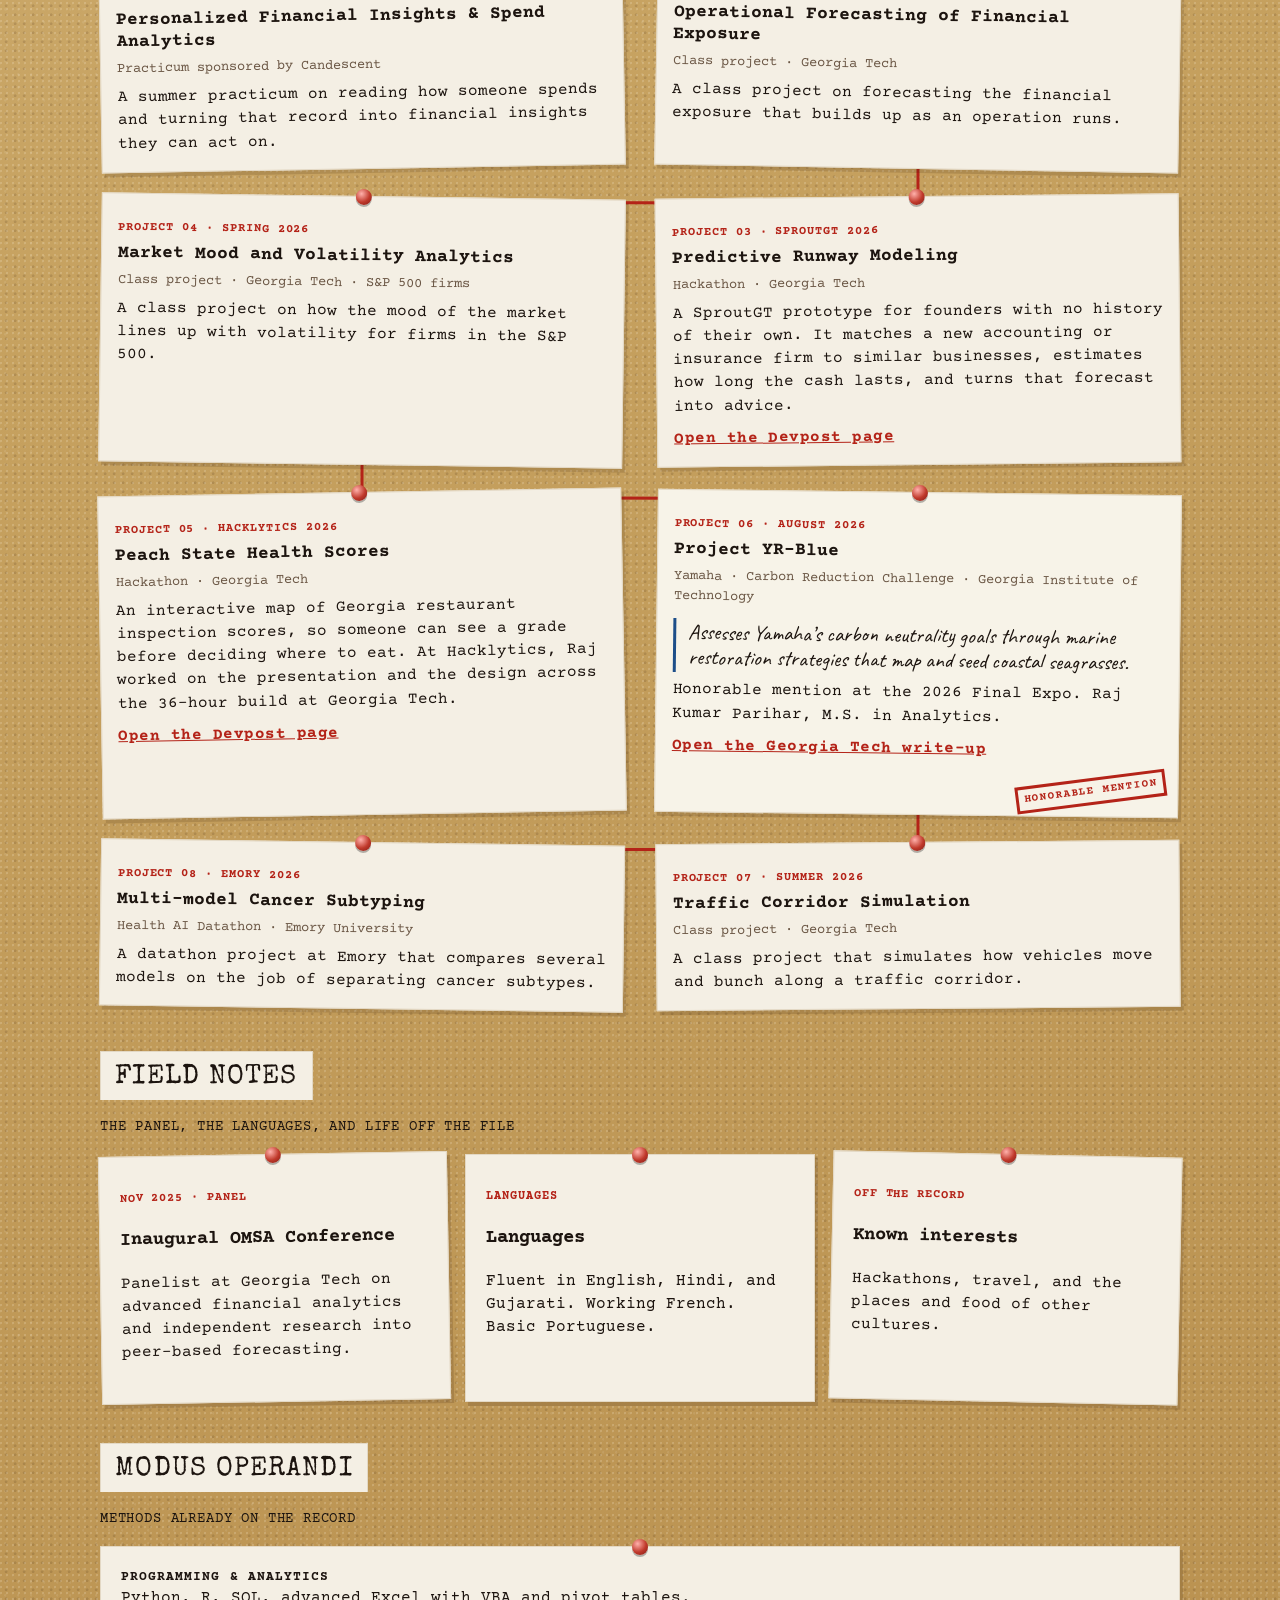
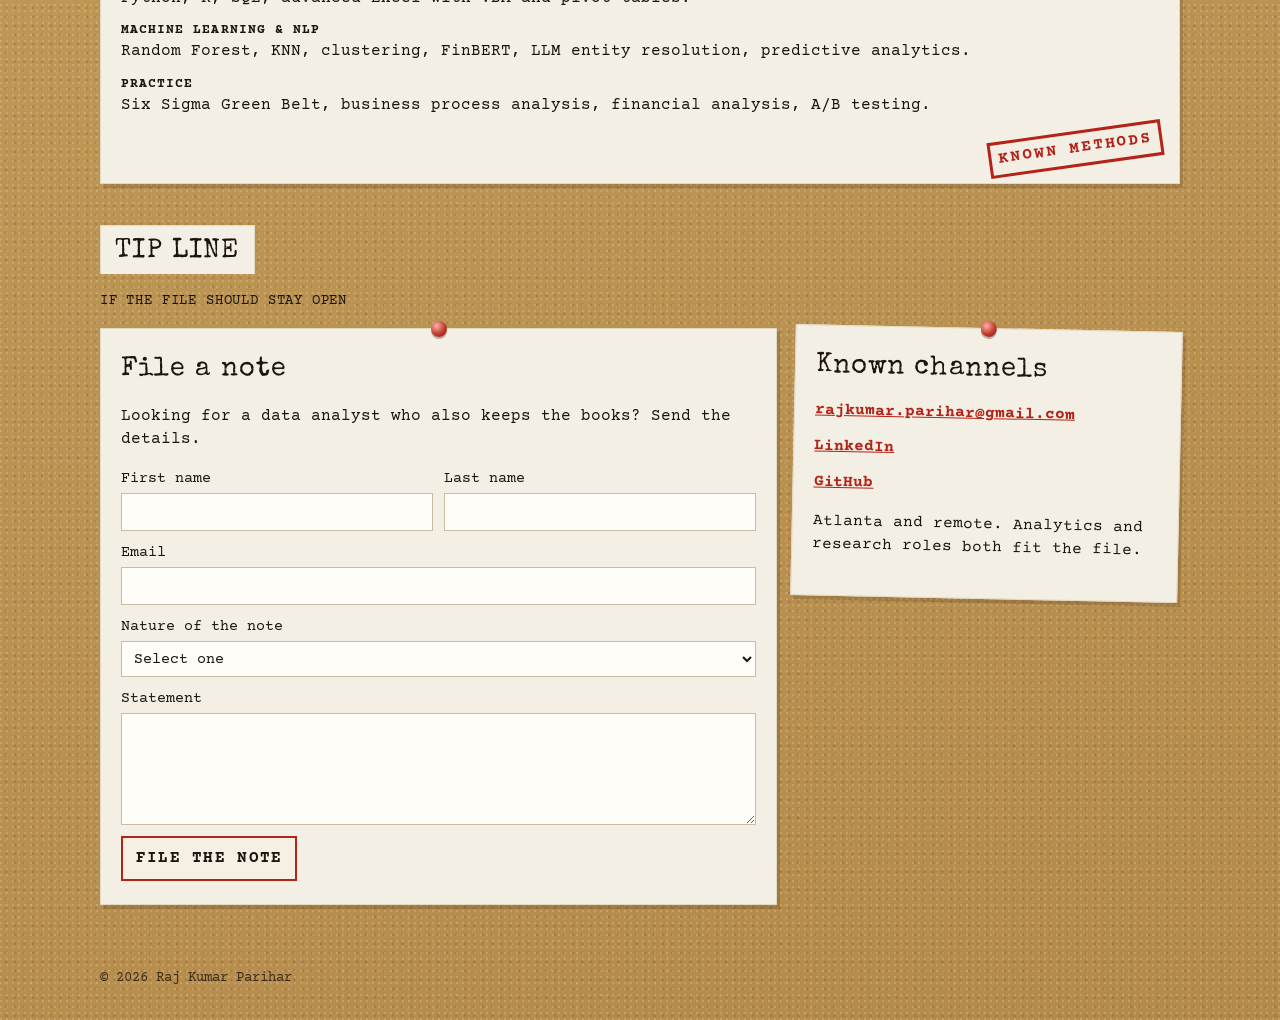
==== commit 1f06a77e: "Replace the polaroid date with a records caption. The white band keeps the analytics degree and says" ====
--- a/index.html
+++ b/index.html
@@ -191,9 +191,10 @@
             text-align: center;
             line-height: 1.05;
         }
-        .polaroid figcaption span:nth-child(1) { font-size: clamp(1.45rem, 12cqi, 1.95rem); }
-        .polaroid figcaption span:nth-child(2) { font-size: clamp(1.02rem, 8.6cqi, 1.42rem); }
-        .polaroid figcaption span:nth-child(3) { font-size: clamp(1.15rem, 10.2cqi, 1.55rem); }
+        .polaroid figcaption span:nth-child(1) { font-size: clamp(1.4rem, 11cqi, 1.8rem); }
+        .polaroid figcaption span:nth-child(2) { font-size: clamp(1.25rem, 10.2cqi, 1.65rem); }
+        .polaroid figcaption span:nth-child(3) { font-size: clamp(1.2rem, 9.6cqi, 1.55rem); }
+        .polaroid figcaption span:nth-child(4) { font-size: clamp(1.02rem, 8cqi, 1.28rem); }
         .sticky {
             position: relative;
             z-index: 2;
@@ -408,7 +409,7 @@
                 <figure class="polaroid">
                     <span class="pin" aria-hidden="true"></span>
                     <img src="portrait.jpg" alt="Raj Kumar Parihar at the Georgia Institute of Technology">
-                    <figcaption><span>M.S. in Analytics</span><span>Georgia Institute of Technology</span><span>Expected December 2026</span></figcaption>
+                    <figcaption><span>M.S. in Analytics</span><span>This photo matches</span><span>the records of</span><span>Georgia Institute of Technology</span></figcaption>
                 </figure>
             </div>
         </section>
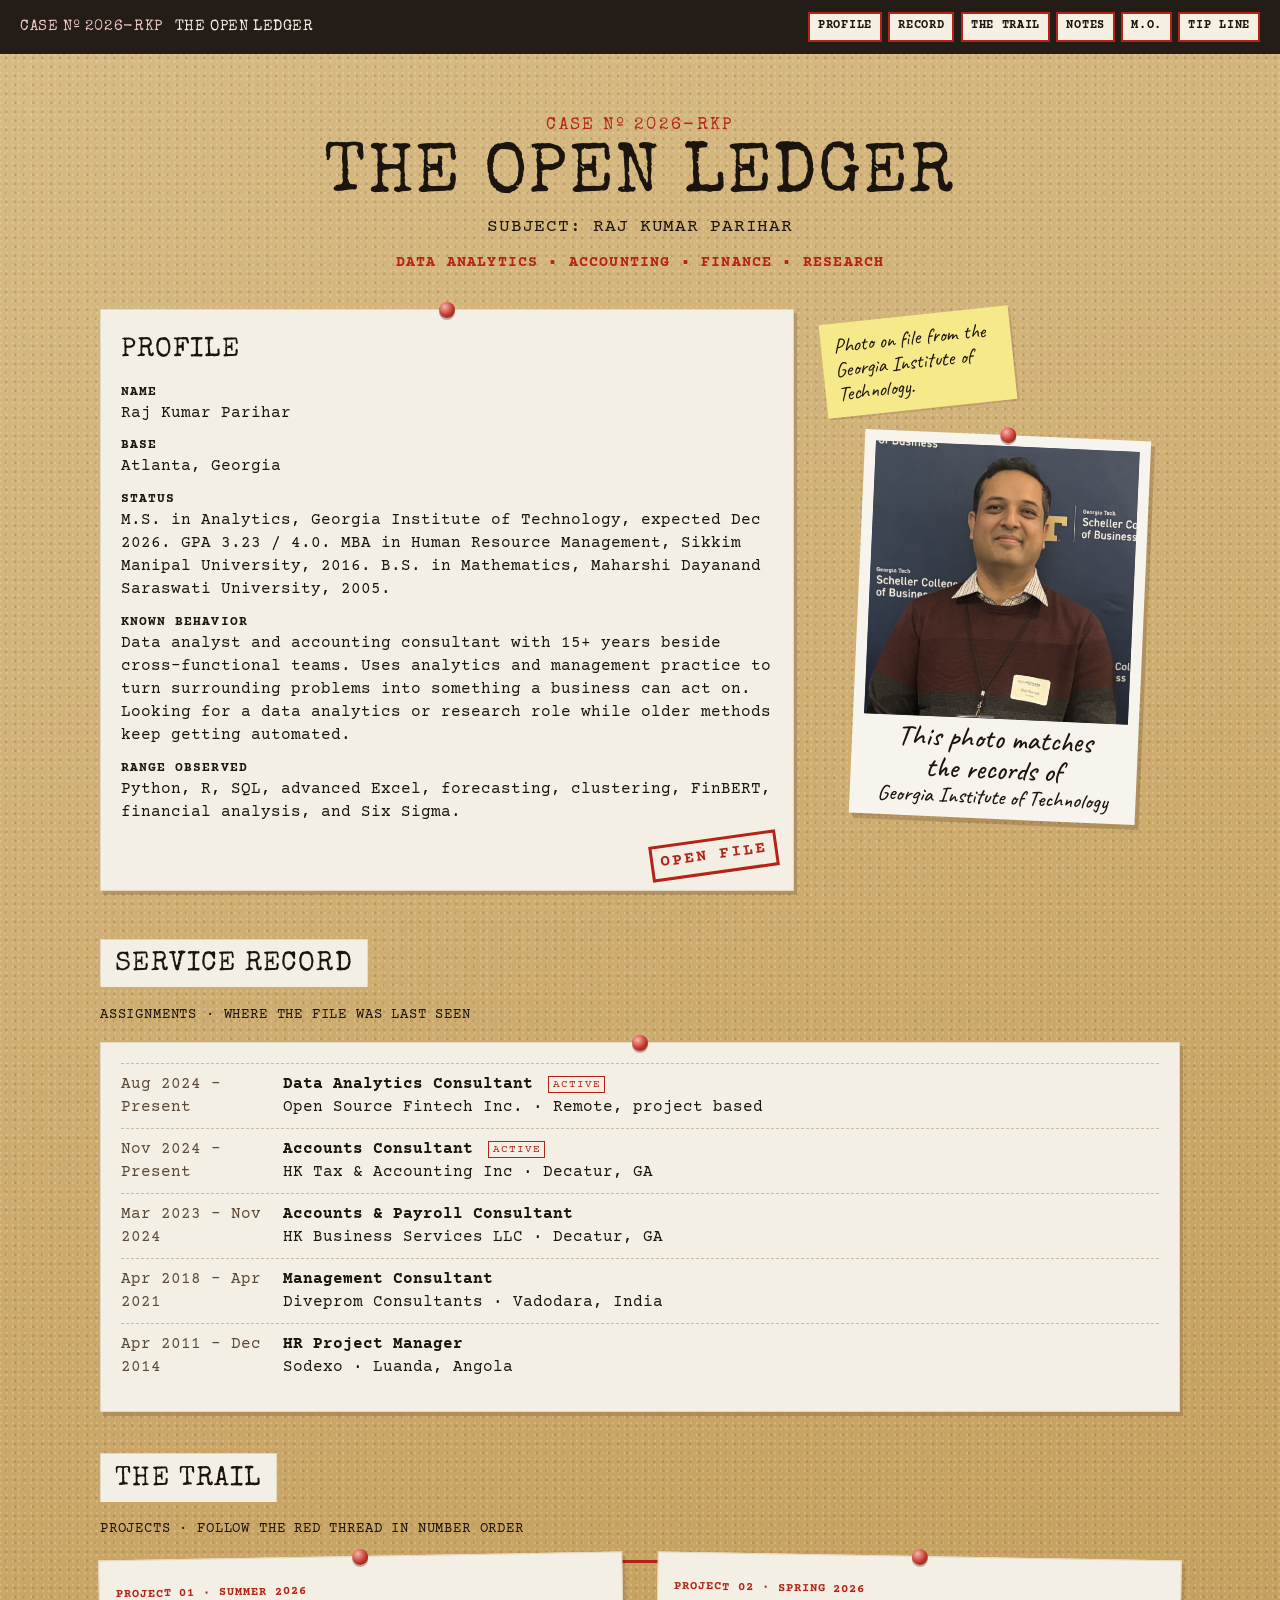
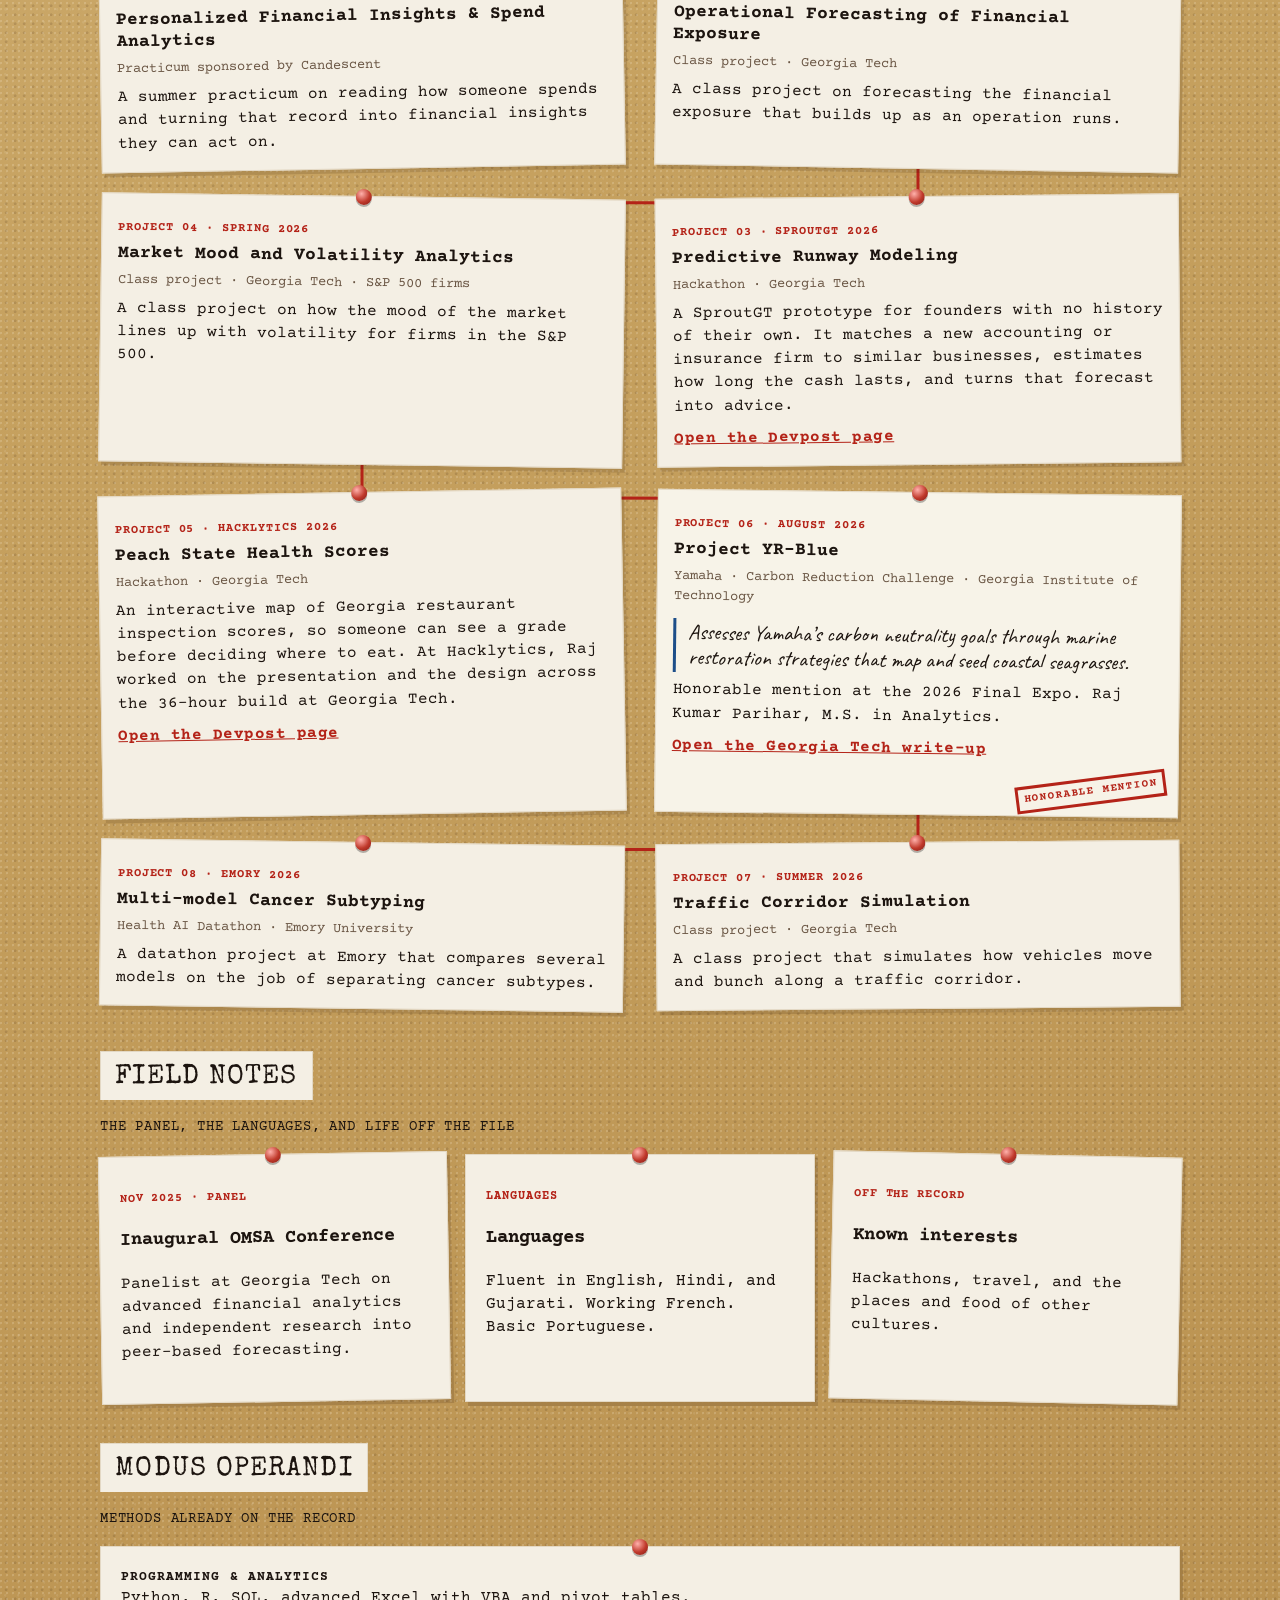
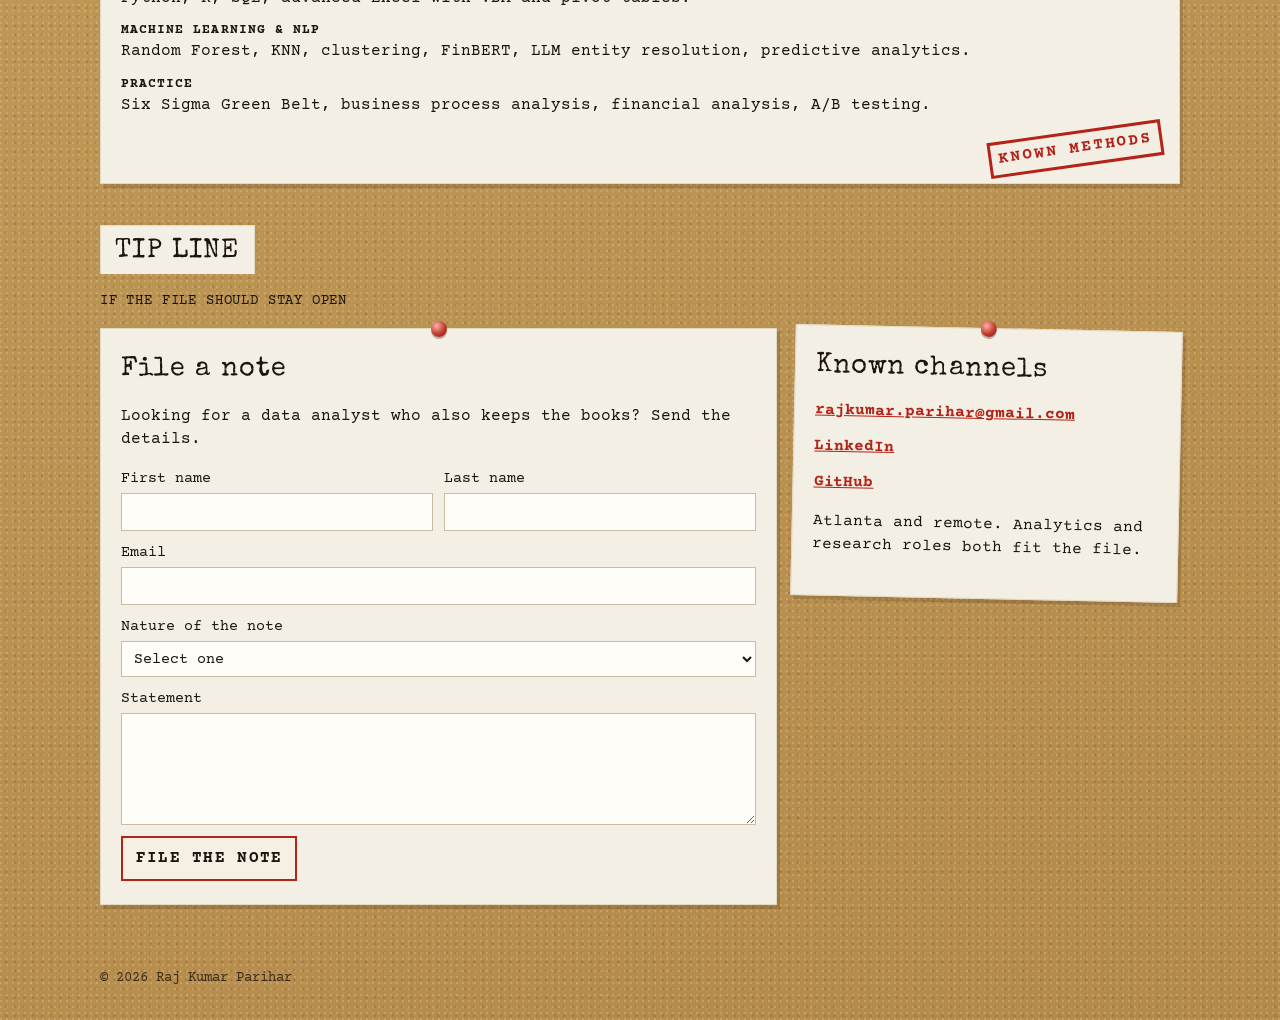
==== commit 7a418420: "Keep only the records sentence on the polaroid. The degree is off the photo. The white band now says" ====
--- a/index.html
+++ b/index.html
@@ -191,10 +191,9 @@
             text-align: center;
             line-height: 1.05;
         }
-        .polaroid figcaption span:nth-child(1) { font-size: clamp(1.4rem, 11cqi, 1.8rem); }
-        .polaroid figcaption span:nth-child(2) { font-size: clamp(1.25rem, 10.2cqi, 1.65rem); }
-        .polaroid figcaption span:nth-child(3) { font-size: clamp(1.2rem, 9.6cqi, 1.55rem); }
-        .polaroid figcaption span:nth-child(4) { font-size: clamp(1.02rem, 8cqi, 1.28rem); }
+        .polaroid figcaption span:nth-child(1),
+        .polaroid figcaption span:nth-child(2) { font-size: clamp(1.35rem, 11cqi, 1.85rem); }
+        .polaroid figcaption span:nth-child(3) { font-size: clamp(1.05rem, 8.4cqi, 1.35rem); }
         .sticky {
             position: relative;
             z-index: 2;
@@ -409,7 +408,7 @@
                 <figure class="polaroid">
                     <span class="pin" aria-hidden="true"></span>
                     <img src="portrait.jpg" alt="Raj Kumar Parihar at the Georgia Institute of Technology">
-                    <figcaption><span>M.S. in Analytics</span><span>This photo matches</span><span>the records of</span><span>Georgia Institute of Technology</span></figcaption>
+                    <figcaption><span>This photo matches</span><span>the records of</span><span>Georgia Institute of Technology</span></figcaption>
                 </figure>
             </div>
         </section>
